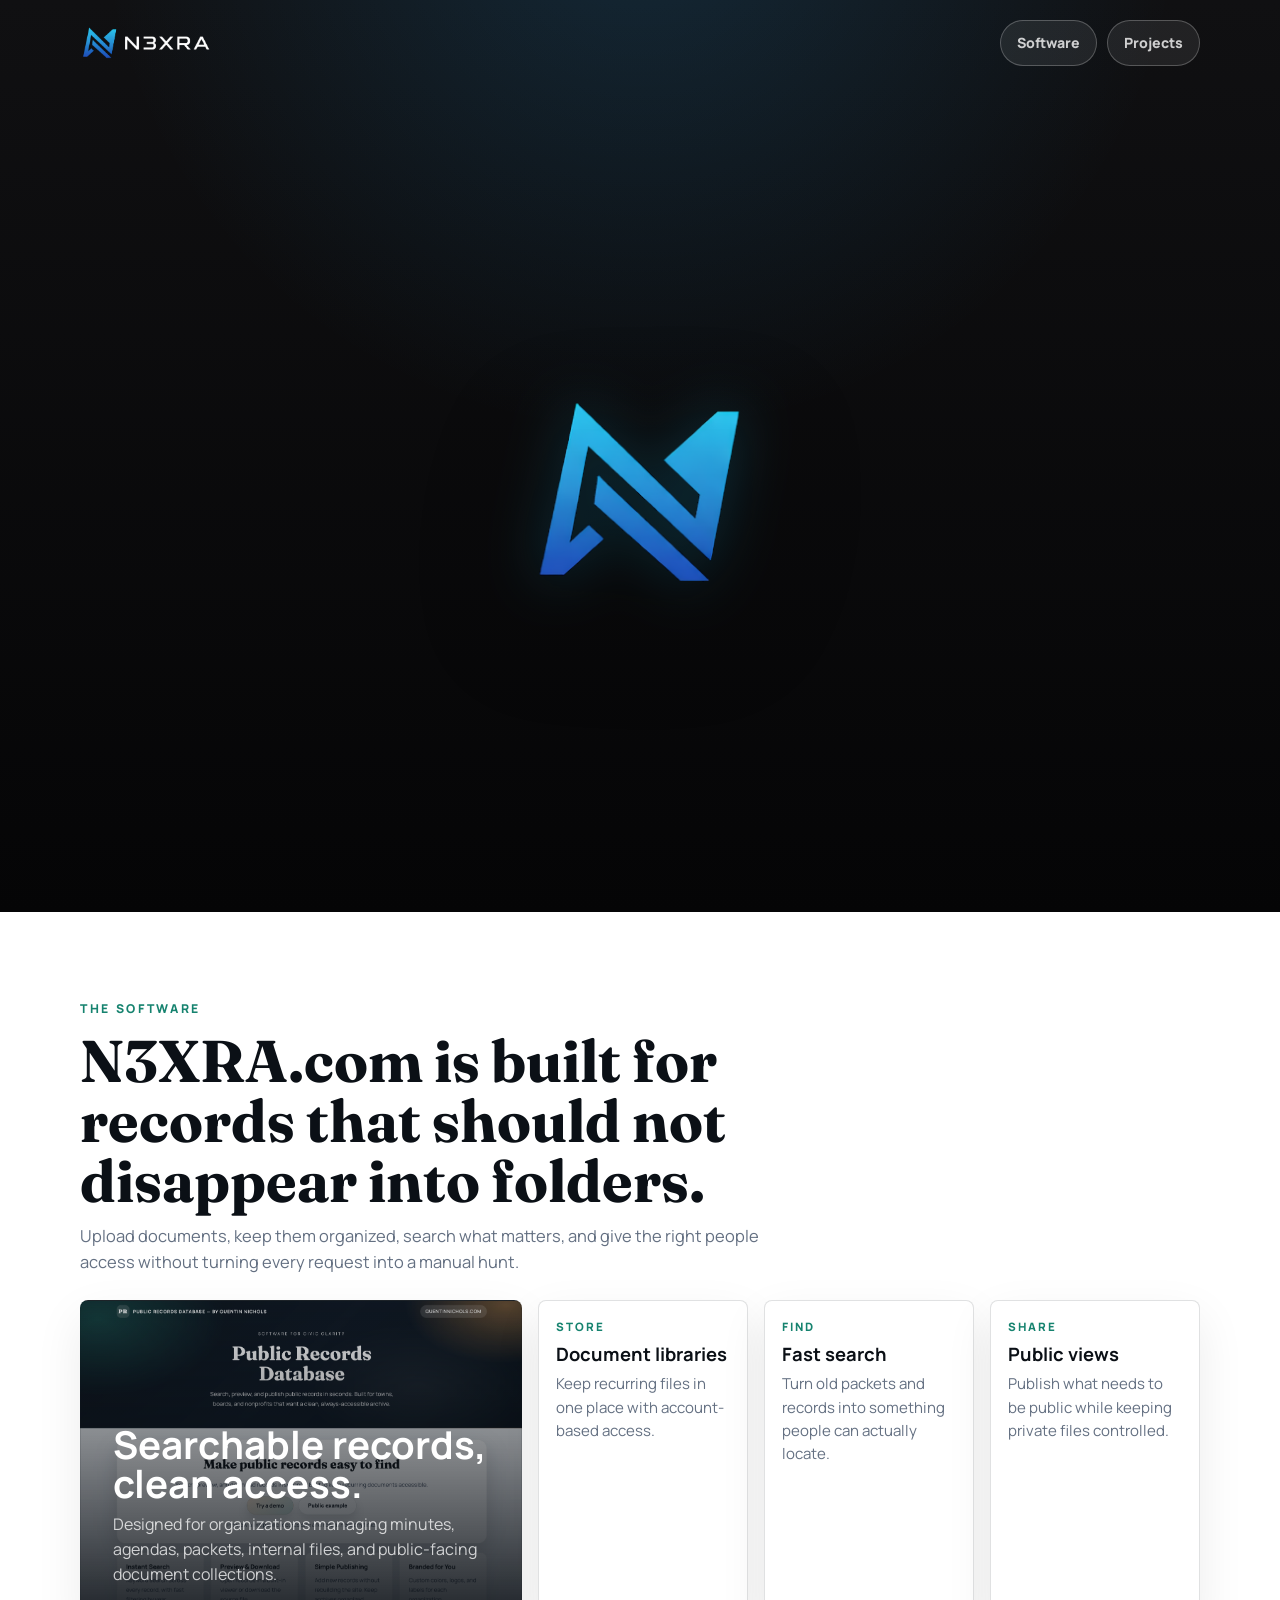
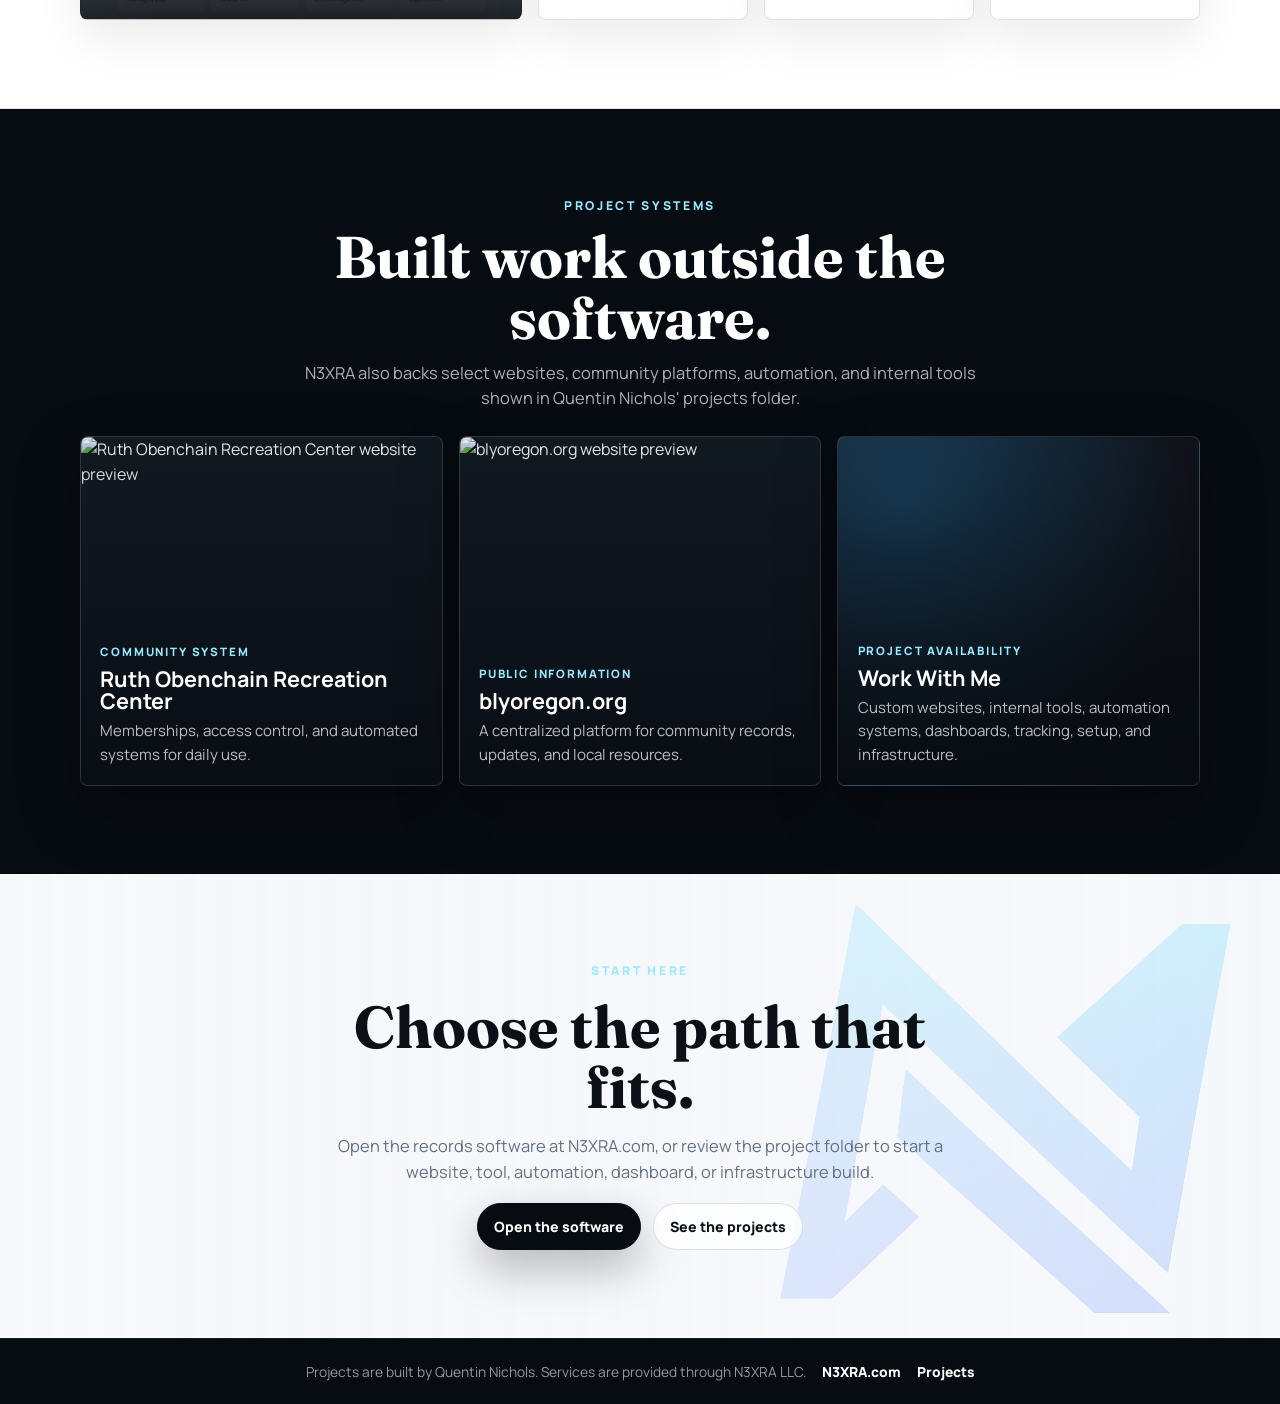
==== index.html @ 2f023b12 "Initial site import" ====
<!DOCTYPE html>
<html lang="en">
<head>
  <meta charset="UTF-8">
  <meta name="viewport" content="width=device-width, initial-scale=1.0">
  <title>N3XRA | Software, Projects, Systems</title>
  <meta name="description" content="N3XRA is the home for records software at N3XRA.com and selected project systems built by Quentin Nichols." />
  <meta name="robots" content="index, follow" />
  <link rel="canonical" href="https://n3xra.co/" />
  <meta property="og:type" content="website" />
  <meta property="og:title" content="N3XRA | Software, Projects, Systems" />
  <meta property="og:description" content="Records software, project systems, and selected digital infrastructure built under N3XRA." />
  <meta property="og:image" content="https://n3xra.co/assets/ogimage.png" />
  <meta property="og:url" content="https://n3xra.co/" />
  <meta name="twitter:card" content="summary_large_image" />
  <meta name="twitter:title" content="N3XRA | Software, Projects, Systems" />
  <meta name="twitter:description" content="Records software, project systems, and selected digital infrastructure built under N3XRA." />
  <meta name="twitter:image" content="https://n3xra.co/assets/ogimage.png" />
  <meta name="application-name" content="N3XRA" />
  <meta name="apple-mobile-web-app-title" content="N3XRA" />
  <meta name="theme-color" content="#070c12" />
  <meta name="msapplication-TileColor" content="#070c12" />
  <meta name="msapplication-TileImage" content="https://n3xra.co/assets/n3xra_logo_transparent_small.png" />
  <link rel="icon" type="image/png" sizes="284x284" href="./assets/n3xra_logo_transparent_small.png">
  <link rel="shortcut icon" type="image/png" href="./assets/n3xra_logo_transparent_small.png">
  <link rel="apple-touch-icon" href="./assets/n3xra_logo_transparent_small.png">
  <link rel="manifest" href="./site.webmanifest">
  <link rel="preconnect" href="https://fonts.googleapis.com">
  <link rel="preconnect" href="https://fonts.gstatic.com" crossorigin>
  <link href="https://fonts.googleapis.com/css2?family=Fraunces:opsz,wght@9..144,600;9..144,700&family=Manrope:wght@400;600;700;800&display=swap" rel="stylesheet">
  <style>
    :root {
      --ink: #0b1016;
      --muted: #647082;
      --paper: #f6f8fb;
      --line: rgba(16, 24, 36, 0.13);
      --cyan: #16b9ed;
      --green: #16836f;
      --gold: #e3a23a;
      --deep: #070c12;
      --radius: 8px;
      --shadow: 0 24px 70px rgba(7, 12, 18, 0.22);
    }

    * {
      box-sizing: border-box;
    }

    html {
      scroll-behavior: smooth;
    }

    body {
      margin: 0;
      font-family: "Manrope", Arial, sans-serif;
      color: var(--ink);
      background: var(--paper);
      line-height: 1.55;
    }

    a {
      color: inherit;
    }

    img {
      display: block;
      max-width: 100%;
    }

    .site-hero {
      min-height: 100svh;
      color: #fff;
      background:
        radial-gradient(circle at 50% -12%, rgba(40, 173, 255, 0.16), transparent 34rem),
        linear-gradient(180deg, #101012 0%, #050506 100%);
      display: grid;
      grid-template-rows: auto 1fr;
    }

    .nav,
    .hero-inner,
    .section-inner,
    .footer-inner {
      width: min(1120px, calc(100vw - 2rem));
      margin: 0 auto;
    }

    .nav {
      min-height: 86px;
      display: flex;
      align-items: center;
      justify-content: space-between;
      gap: 1rem;
      padding: 0.75rem 0;
    }

    .brand {
      display: inline-flex;
      align-items: center;
      justify-content: center;
      gap: 0.75rem;
      text-decoration: none;
      font-weight: 800;
      letter-spacing: 0.12em;
      text-transform: uppercase;
      line-height: 0;
    }

    .brand img {
      width: 132px;
      height: auto;
      object-fit: contain;
    }

    .nav-actions {
      display: flex;
      align-items: center;
      gap: 0.65rem;
      flex-wrap: wrap;
      justify-content: flex-end;
    }

    .nav-actions a,
    .button {
      min-height: 42px;
      display: inline-flex;
      align-items: center;
      justify-content: center;
      padding: 0.72rem 1rem;
      border-radius: 999px;
      text-decoration: none;
      font-size: 0.88rem;
      font-weight: 800;
      border: 1px solid rgba(255, 255, 255, 0.24);
    }

    .nav-actions a {
      color: rgba(255, 255, 255, 0.78);
      background: rgba(255, 255, 255, 0.08);
    }

    .nav-actions a:hover,
    .button:hover {
      transform: translateY(-1px);
    }

    .hero-inner {
      min-height: calc(100svh - 74px);
      padding: clamp(2.5rem, 7vw, 5.5rem) 0 clamp(3.5rem, 8vw, 6rem);
      display: grid;
      place-items: center;
      text-align: center;
    }

    .hero-copy {
      width: min(920px, 100%);
      display: grid;
      justify-items: center;
      gap: clamp(1.05rem, 2.6vw, 1.65rem);
    }

    .hero-mark {
      width: min(280px, 58vw);
      filter:
        drop-shadow(0 0 28px rgba(22, 185, 237, 0.22))
        drop-shadow(0 32px 60px rgba(0, 0, 0, 0.35));
    }

    .eyebrow {
      margin: 0;
      color: #98e9ff;
      font-size: 0.76rem;
      font-weight: 800;
      letter-spacing: 0.22em;
      text-transform: uppercase;
    }

    h1,
    h2,
    h3 {
      margin: 0;
      line-height: 1.02;
    }

    h1,
    h2 {
      font-family: "Fraunces", Georgia, serif;
      font-weight: 700;
      letter-spacing: 0;
    }

    h1 {
      max-width: 860px;
      font-size: clamp(2.85rem, 6.4vw, 5.7rem);
    }

    .hero-lede {
      max-width: 760px;
      margin: 0;
      color: rgba(255, 255, 255, 0.72);
      font-size: clamp(1.02rem, 2vw, 1.22rem);
      font-weight: 700;
    }

    .button-row {
      display: flex;
      flex-wrap: wrap;
      gap: 0.75rem;
      align-items: center;
      justify-content: center;
      margin-top: 0.2rem;
    }

    .button-primary {
      color: #081018;
      background: #ffffff;
      border-color: #ffffff;
      box-shadow: 0 18px 45px rgba(0, 0, 0, 0.28);
    }

    .button-ghost {
      color: #ffffff;
      background: rgba(255, 255, 255, 0.1);
      border-color: rgba(255, 255, 255, 0.28);
    }

    .microline {
      margin: 0;
      color: rgba(255, 255, 255, 0.56);
      font-size: 0.9rem;
    }

    main {
      display: grid;
    }

    .software-band {
      background: #ffffff;
      border-bottom: 1px solid var(--line);
    }

    .section {
      padding: clamp(3rem, 7vw, 5.5rem) 0;
    }

    .section-inner {
      display: grid;
      gap: 1.6rem;
    }

    .section-head {
      max-width: 780px;
      display: grid;
      gap: 0.75rem;
    }

    .section-head.center {
      text-align: center;
      justify-items: center;
      margin: 0 auto;
    }

    .section-head .eyebrow {
      color: var(--green);
    }

    h2 {
      font-size: clamp(2rem, 4.6vw, 4rem);
    }

    .section-copy {
      max-width: 68ch;
      margin: 0;
      color: var(--muted);
      font-size: 1.03rem;
    }

    .software-grid {
      display: grid;
      grid-template-columns: minmax(0, 0.8fr) minmax(0, 1.2fr);
      gap: 1rem;
      align-items: stretch;
    }

    .software-callout,
    .feature {
      border: 1px solid var(--line);
      border-radius: var(--radius);
      background: #fff;
      box-shadow: 0 18px 48px rgba(11, 16, 22, 0.08);
    }

    .software-callout {
      padding: clamp(1.4rem, 3vw, 2rem);
      display: grid;
      align-content: end;
      min-height: 320px;
      color: #fff;
      background:
        linear-gradient(180deg, rgba(7, 12, 18, 0.14), rgba(7, 12, 18, 0.9)),
        url("./assets/projects/recordsapppicture.png") center / cover no-repeat;
      overflow: hidden;
    }

    .software-callout h3 {
      font-size: clamp(1.6rem, 3vw, 2.5rem);
    }

    .software-callout p {
      margin: 0.55rem 0 0;
      max-width: 42ch;
      color: rgba(255, 255, 255, 0.76);
    }

    .feature-grid {
      display: grid;
      grid-template-columns: repeat(3, minmax(0, 1fr));
      gap: 1rem;
    }

    .feature {
      padding: 1.1rem;
      min-height: 180px;
      display: grid;
      align-content: start;
      gap: 0.55rem;
    }

    .feature span {
      width: fit-content;
      color: var(--green);
      font-size: 0.72rem;
      font-weight: 800;
      letter-spacing: 0.16em;
      text-transform: uppercase;
    }

    .feature h3 {
      font-size: 1.15rem;
    }

    .feature p {
      margin: 0;
      color: var(--muted);
      font-size: 0.94rem;
    }

    .projects-band {
      color: #ffffff;
      background: var(--deep);
    }

    .projects-band .section-copy {
      color: rgba(255, 255, 255, 0.68);
    }

    .projects-band .section-head .eyebrow {
      color: #98e9ff;
    }

    .project-strip {
      display: grid;
      grid-template-columns: repeat(3, minmax(0, 1fr));
      gap: 1rem;
    }

    .project {
      position: relative;
      min-height: 350px;
      display: flex;
      align-items: flex-end;
      overflow: hidden;
      border-radius: var(--radius);
      border: 1px solid rgba(255, 255, 255, 0.12);
      background: #121a22;
      text-decoration: none;
      box-shadow: 0 24px 64px rgba(0, 0, 0, 0.28);
    }

    .project.availability {
      background:
        radial-gradient(circle at 18% 18%, rgba(40, 173, 255, 0.28), transparent 18rem),
        linear-gradient(145deg, #151821 0%, #0a0d12 100%);
    }

    .project img {
      position: absolute;
      inset: 0;
      width: 100%;
      height: 100%;
      object-fit: cover;
      transition: transform 420ms ease;
    }

    .project::after {
      content: "";
      position: absolute;
      inset: 0;
      background: linear-gradient(180deg, rgba(7, 12, 18, 0.08), rgba(7, 12, 18, 0.86));
    }

    .project:hover img {
      transform: scale(1.04);
    }

    .project.availability:hover {
      border-color: rgba(152, 233, 255, 0.4);
    }

    .project-body {
      position: relative;
      z-index: 1;
      padding: 1.2rem;
      display: grid;
      gap: 0.45rem;
    }

    .project-body span {
      color: #98e9ff;
      font-size: 0.72rem;
      font-weight: 800;
      letter-spacing: 0.16em;
      text-transform: uppercase;
    }

    .project-body h3 {
      font-size: 1.35rem;
    }

    .project-body p {
      margin: 0;
      color: rgba(255, 255, 255, 0.72);
      font-size: 0.94rem;
    }

    .closing {
      background:
        linear-gradient(90deg, rgba(246, 248, 251, 0.96), rgba(246, 248, 251, 0.82)),
        url("./assets/MAINLOGO.png") right center / min(560px, 65vw) no-repeat;
    }

    .closing-panel {
      max-width: 660px;
      display: grid;
      gap: 1rem;
      margin: 0 auto;
      justify-items: center;
      text-align: center;
    }

    .closing .button-primary {
      color: #ffffff;
      background: var(--deep);
      border-color: var(--deep);
    }

    .closing .button-ghost {
      color: var(--ink);
      background: rgba(255, 255, 255, 0.78);
      border-color: var(--line);
    }

    .site-footer {
      padding: 1.35rem 0;
      color: rgba(255, 255, 255, 0.58);
      background: #070c12;
      border-top: 1px solid rgba(255, 255, 255, 0.08);
    }

    .footer-inner {
      display: flex;
      align-items: center;
      justify-content: center;
      gap: 1rem;
      flex-wrap: wrap;
      font-size: 0.86rem;
      text-align: center;
    }

    .footer-inner p {
      margin: 0;
    }

    .footer-links {
      display: flex;
      gap: 1rem;
      flex-wrap: wrap;
      justify-content: center;
    }

    .footer-links a {
      color: #ffffff;
      text-decoration: none;
      font-weight: 800;
    }

    @media (max-width: 900px) {
      .software-grid,
      .feature-grid,
      .project-strip {
        grid-template-columns: 1fr;
      }

      .project {
        min-height: 300px;
      }
    }

    @media (max-width: 680px) {
      .nav {
        min-height: auto;
        padding: 1rem 0;
        align-items: center;
      }

      .brand span {
        max-width: 9ch;
        line-height: 1.1;
      }

      .nav-actions {
        gap: 0.45rem;
      }

      .nav-actions a {
        min-height: 38px;
        padding: 0.54rem 0.72rem;
        font-size: 0.78rem;
      }

      h1 {
        font-size: clamp(2.6rem, 14vw, 4.2rem);
      }

      .button-row,
      .button {
        width: 100%;
      }

      .closing {
        background:
          linear-gradient(180deg, rgba(246, 248, 251, 0.96), rgba(246, 248, 251, 0.9)),
          url("./assets/MAINLOGO.png") center center / 92vw no-repeat;
        padding: 3.25rem 0;
      }

      .closing .section-inner {
        display: grid;
        place-items: center;
      }

      .footer-inner {
        flex-direction: column;
      }
    }
  </style>
</head>
<body>
  <header class="site-hero">
    <nav class="nav" aria-label="Primary">
      <a class="brand" href="https://n3xra.co/">
        <img src="./assets/n3xra_logo_transparent.png" alt="N3XRA">
      </a>
      <div class="nav-actions">
        <a href="https://n3xra.com/">Software</a>
        <a href="https://quentinnichols.com/projects/">Projects</a>
      </div>
    </nav>

    <section class="hero-inner" aria-label="N3XRA">
      <div class="hero-copy">
        <img class="hero-mark" src="./assets/n3xra_logo_transparent_small.png" alt="N3XRA">
      </div>
    </section>
  </header>

  <main>
    <section class="section software-band" aria-labelledby="software-title">
      <div class="section-inner">
        <div class="section-head">
          <p class="eyebrow">The software</p>
          <h2 id="software-title">N3XRA.com is built for records that should not disappear into folders.</h2>
          <p class="section-copy">
            Upload documents, keep them organized, search what matters, and give the right people access without turning every request into a manual hunt.
          </p>
        </div>

        <div class="software-grid">
          <article class="software-callout">
            <div>
              <h3>Searchable records, clean access.</h3>
              <p>Designed for organizations managing minutes, agendas, packets, internal files, and public-facing document collections.</p>
            </div>
          </article>

          <div class="feature-grid">
            <article class="feature">
              <span>Store</span>
              <h3>Document libraries</h3>
              <p>Keep recurring files in one place with account-based access.</p>
            </article>
            <article class="feature">
              <span>Find</span>
              <h3>Fast search</h3>
              <p>Turn old packets and records into something people can actually locate.</p>
            </article>
            <article class="feature">
              <span>Share</span>
              <h3>Public views</h3>
              <p>Publish what needs to be public while keeping private files controlled.</p>
            </article>
          </div>
        </div>
      </div>
    </section>

    <section class="section projects-band" aria-labelledby="projects-title">
      <div class="section-inner">
        <div class="section-head center">
          <p class="eyebrow">Project systems</p>
          <h2 id="projects-title">Built work outside the software.</h2>
          <p class="section-copy">
            N3XRA also backs select websites, community platforms, automation, and internal tools shown in Quentin Nichols' projects folder.
          </p>
        </div>

        <div class="project-strip">
          <a class="project" href="https://ruthobenchainrc.com">
            <img src="./assets/projects/RORCimage.png" alt="Ruth Obenchain Recreation Center website preview" loading="lazy" decoding="async">
            <div class="project-body">
              <span>Community system</span>
              <h3>Ruth Obenchain Recreation Center</h3>
              <p>Memberships, access control, and automated systems for daily use.</p>
            </div>
          </a>

          <a class="project" href="https://www.blyoregon.org">
            <img src="./assets/projects/blyoregon.org.png" alt="blyoregon.org website preview" loading="lazy" decoding="async">
            <div class="project-body">
              <span>Public information</span>
              <h3>blyoregon.org</h3>
              <p>A centralized platform for community records, updates, and local resources.</p>
            </div>
          </a>

          <a class="project availability" href="https://quentinnichols.com/projects/">
            <div class="project-body">
              <span>Project availability</span>
              <h3>Work With Me</h3>
              <p>Custom websites, internal tools, automation systems, dashboards, tracking, setup, and infrastructure.</p>
            </div>
          </a>
        </div>
      </div>
    </section>

    <section class="section closing" aria-labelledby="closing-title">
      <div class="section-inner">
        <div class="closing-panel">
          <p class="eyebrow">Start here</p>
          <h2 id="closing-title">Choose the path that fits.</h2>
          <p class="section-copy">
            Open the records software at N3XRA.com, or review the project folder to start a website, tool, automation, dashboard, or infrastructure build.
          </p>
          <div class="button-row">
            <a class="button button-primary" href="https://n3xra.com/">Open the software</a>
            <a class="button button-ghost" href="https://quentinnichols.com/projects/">See the projects</a>
          </div>
        </div>
      </div>
    </section>
  </main>

  <footer class="site-footer">
    <div class="footer-inner">
      <p>Projects are built by Quentin Nichols. Services are provided through N3XRA LLC.</p>
      <div class="footer-links">
        <a href="https://n3xra.com/">N3XRA.com</a>
        <a href="https://quentinnichols.com/projects/">Projects</a>
      </div>
    </div>
  </footer>
</body>
</html>
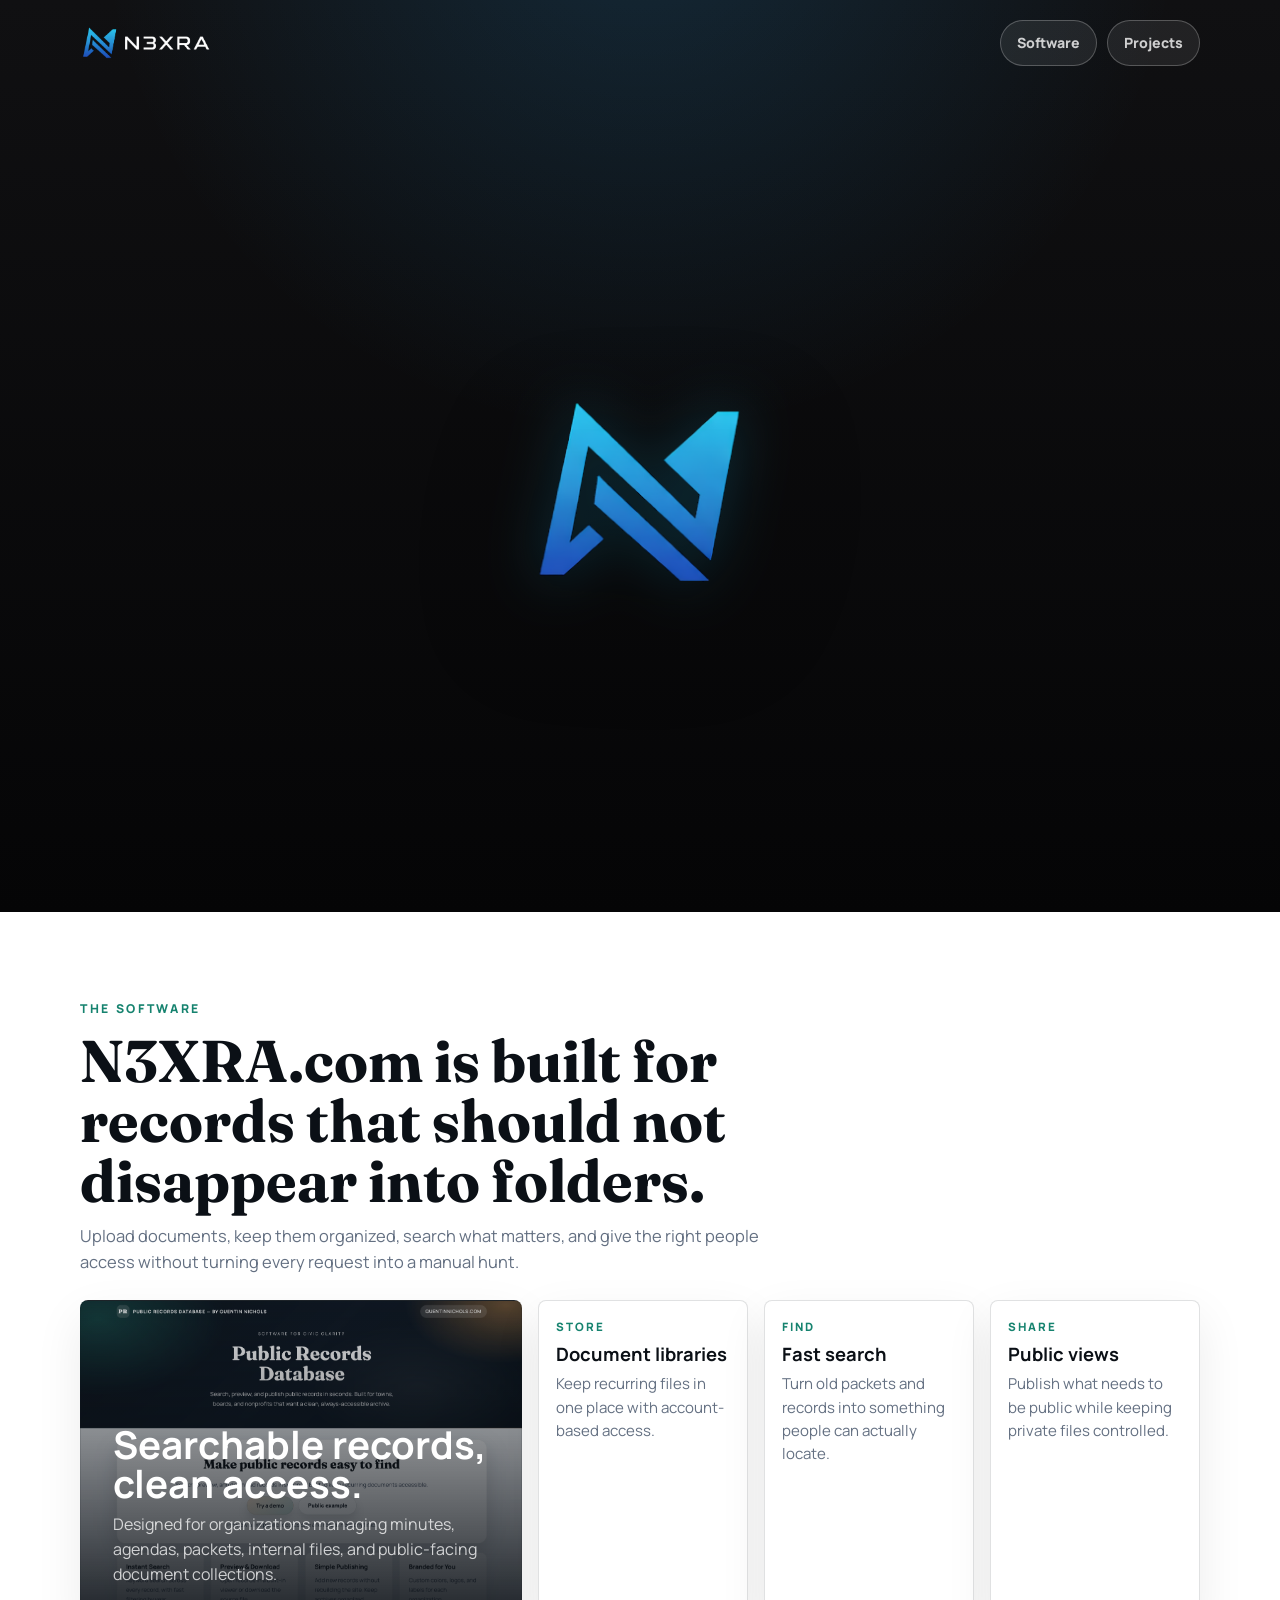
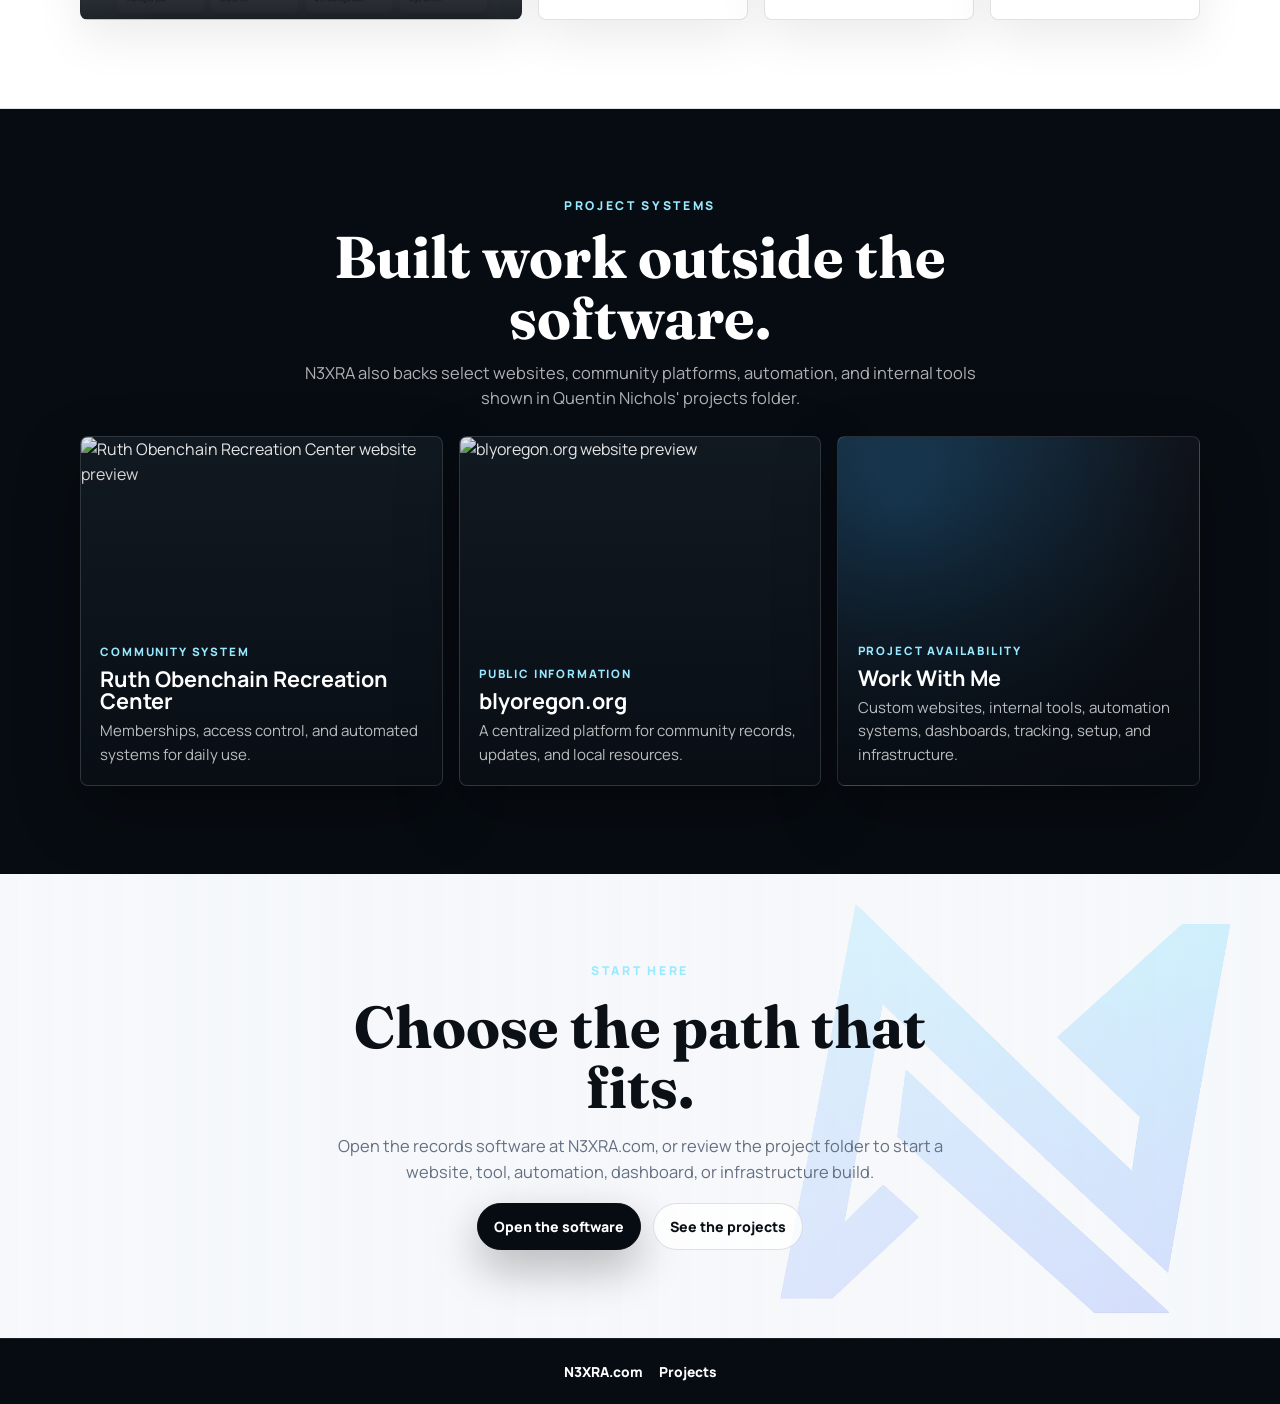
==== commit 0931f89d: "Remove Quentin/N3XRA LLC footer line" ====
--- a/index.html
+++ b/index.html
@@ -673,7 +673,6 @@
 
   <footer class="site-footer">
     <div class="footer-inner">
-      <p>Projects are built by Quentin Nichols. Services are provided through N3XRA LLC.</p>
       <div class="footer-links">
         <a href="https://n3xra.com/">N3XRA.com</a>
         <a href="https://quentinnichols.com/projects/">Projects</a>
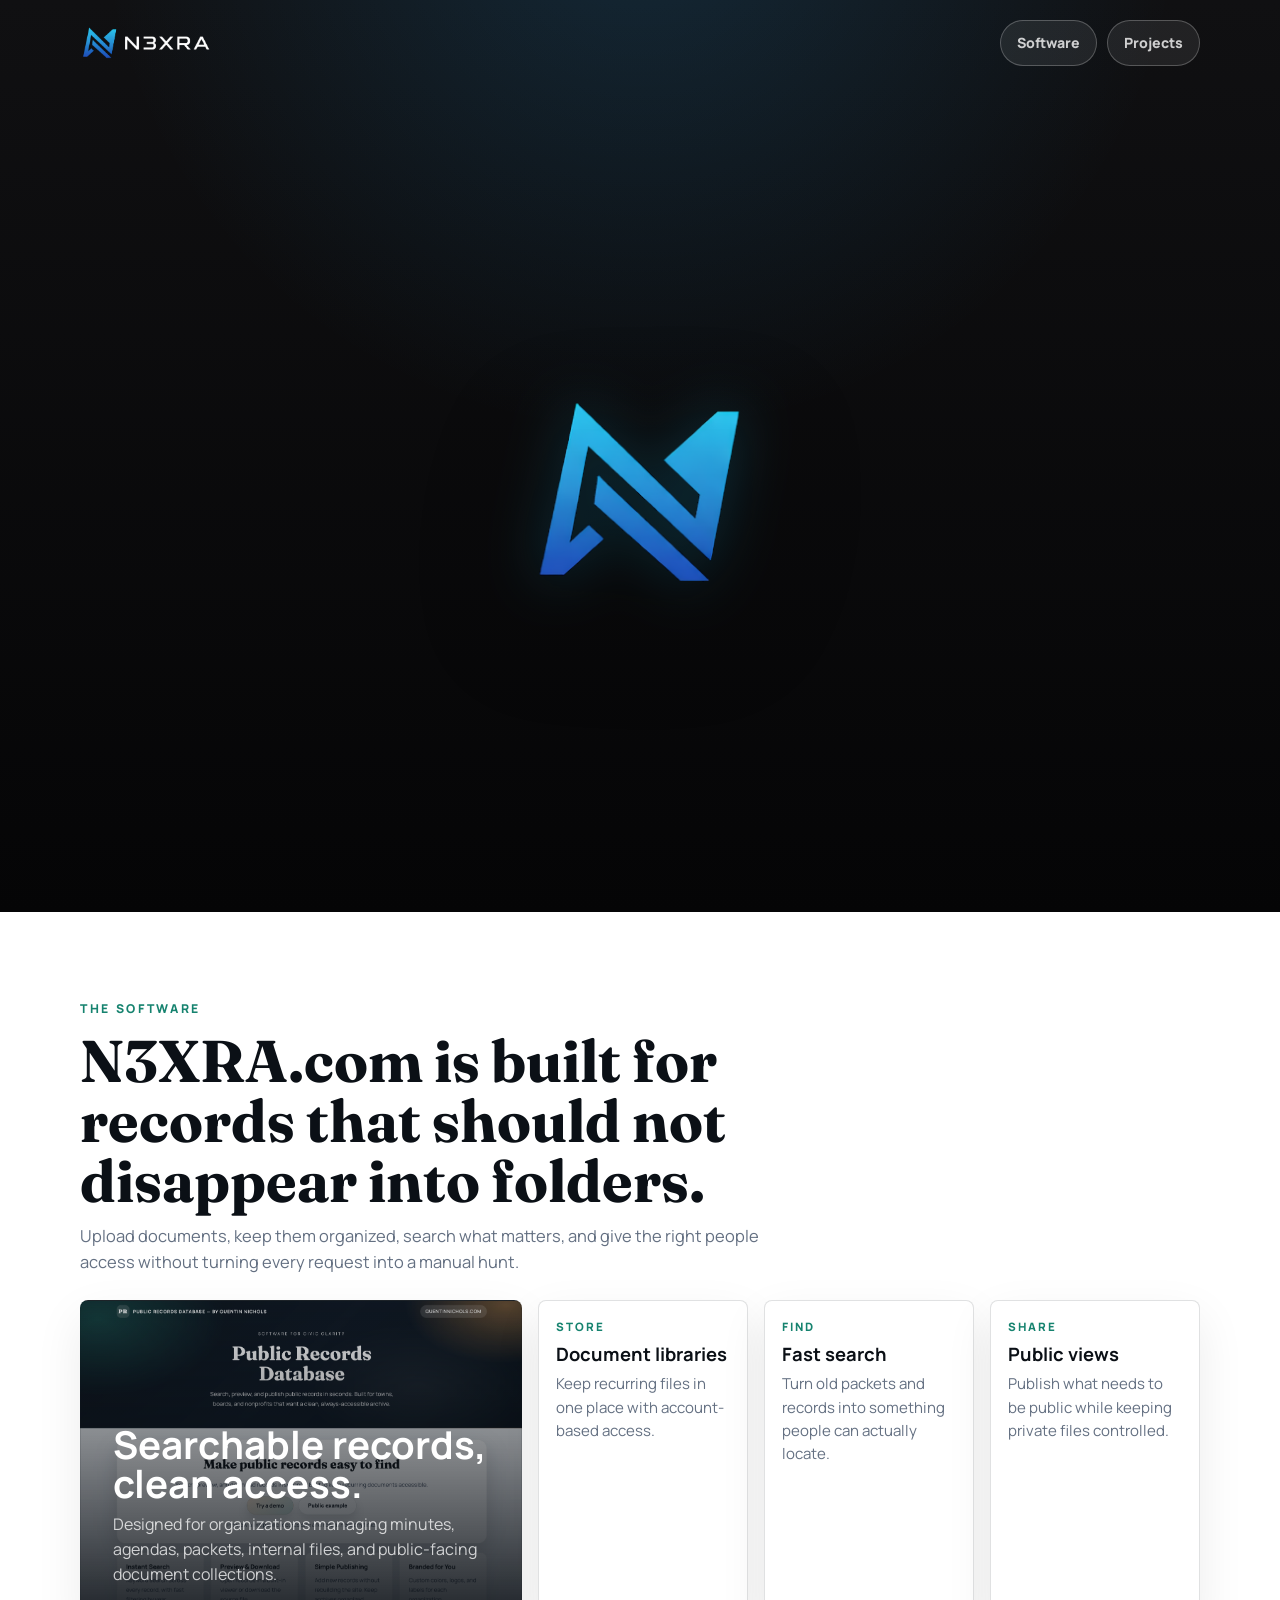
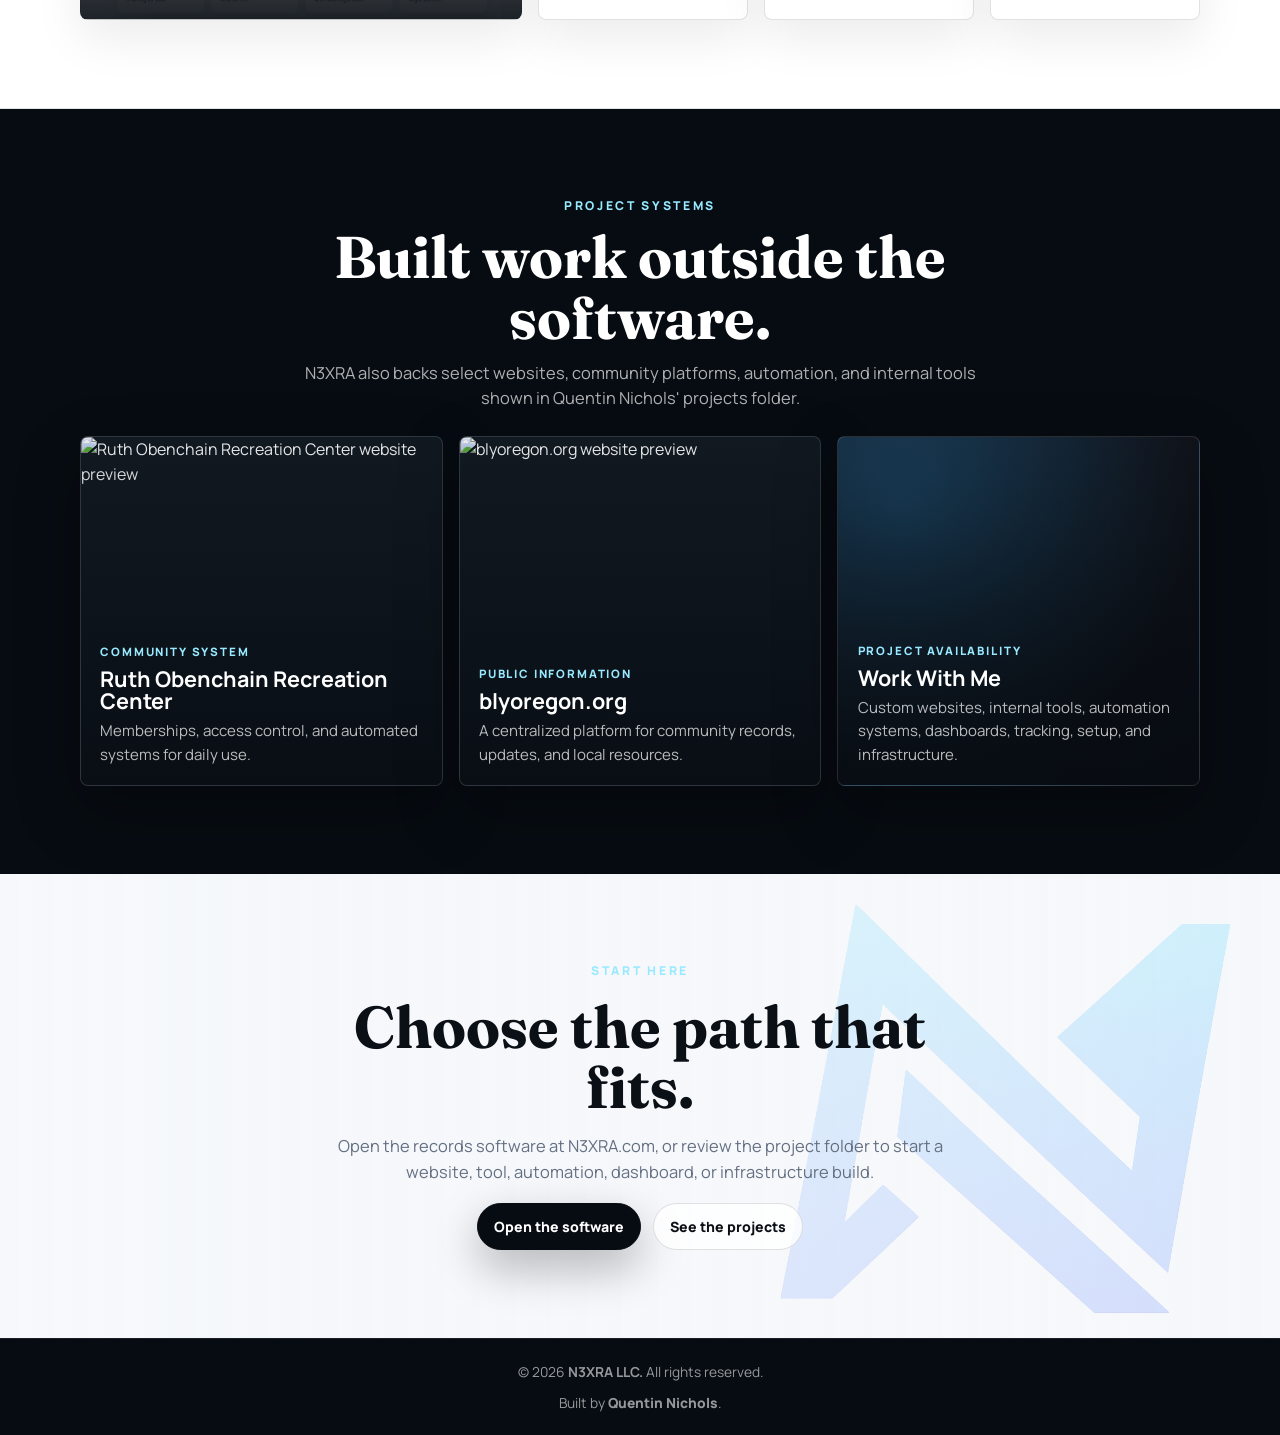
==== commit 23bd60cb: "Update footer branding and link styling" ====
--- a/index.html
+++ b/index.html
@@ -468,11 +468,9 @@
     }
 
     .footer-inner {
-      display: flex;
-      align-items: center;
-      justify-content: center;
-      gap: 1rem;
-      flex-wrap: wrap;
+      display: grid;
+      gap: 0.6rem;
+      justify-items: center;
       font-size: 0.86rem;
       text-align: center;
     }
@@ -481,15 +479,8 @@
       margin: 0;
     }
 
-    .footer-links {
-      display: flex;
-      gap: 1rem;
-      flex-wrap: wrap;
-      justify-content: center;
-    }
-
-    .footer-links a {
-      color: #ffffff;
+    .footer-inner a {
+      color: inherit;
       text-decoration: none;
       font-weight: 800;
     }
@@ -673,10 +664,8 @@
 
   <footer class="site-footer">
     <div class="footer-inner">
-      <div class="footer-links">
-        <a href="https://n3xra.com/">N3XRA.com</a>
-        <a href="https://quentinnichols.com/projects/">Projects</a>
-      </div>
+      <p>&copy; 2026 <strong>N3XRA LLC.</strong> All rights reserved.</p>
+      <p>Built by <a href="https://quentinnichols.com/">Quentin Nichols</a>.</p>
     </div>
   </footer>
 </body>
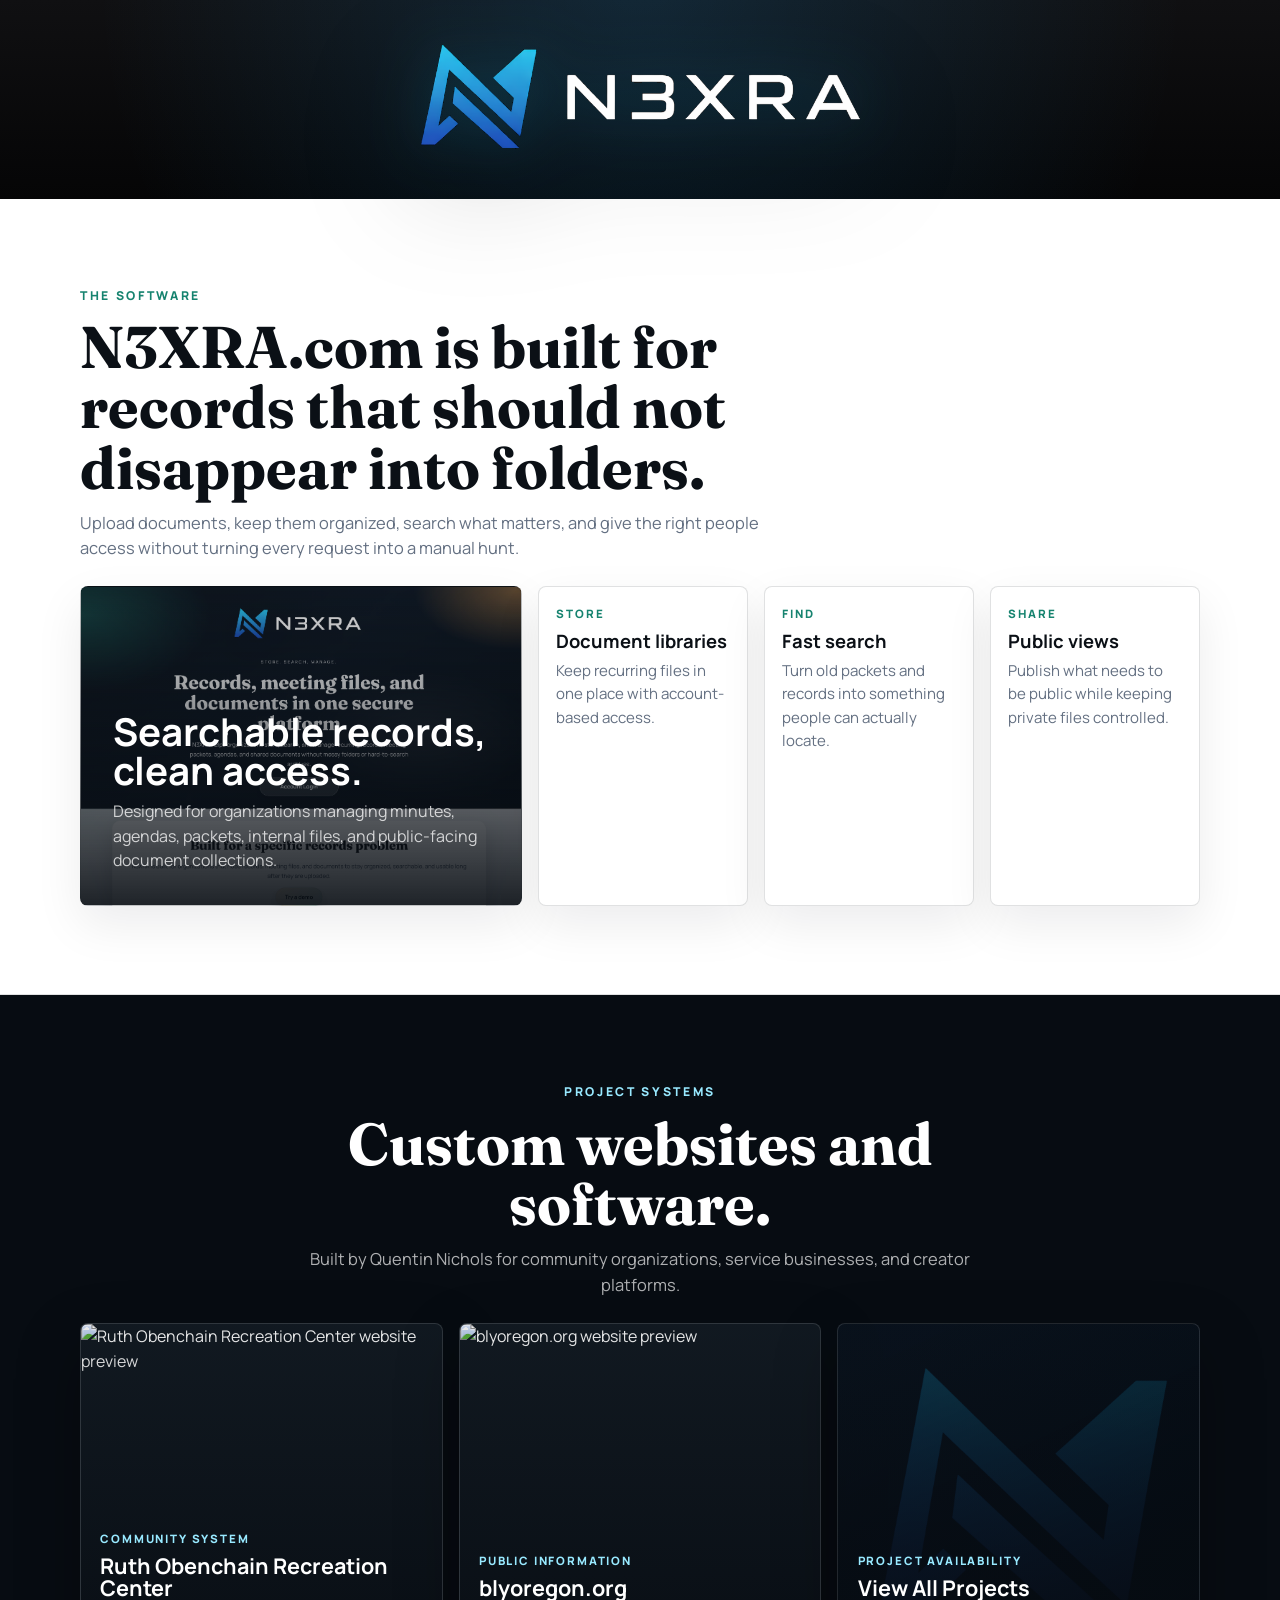
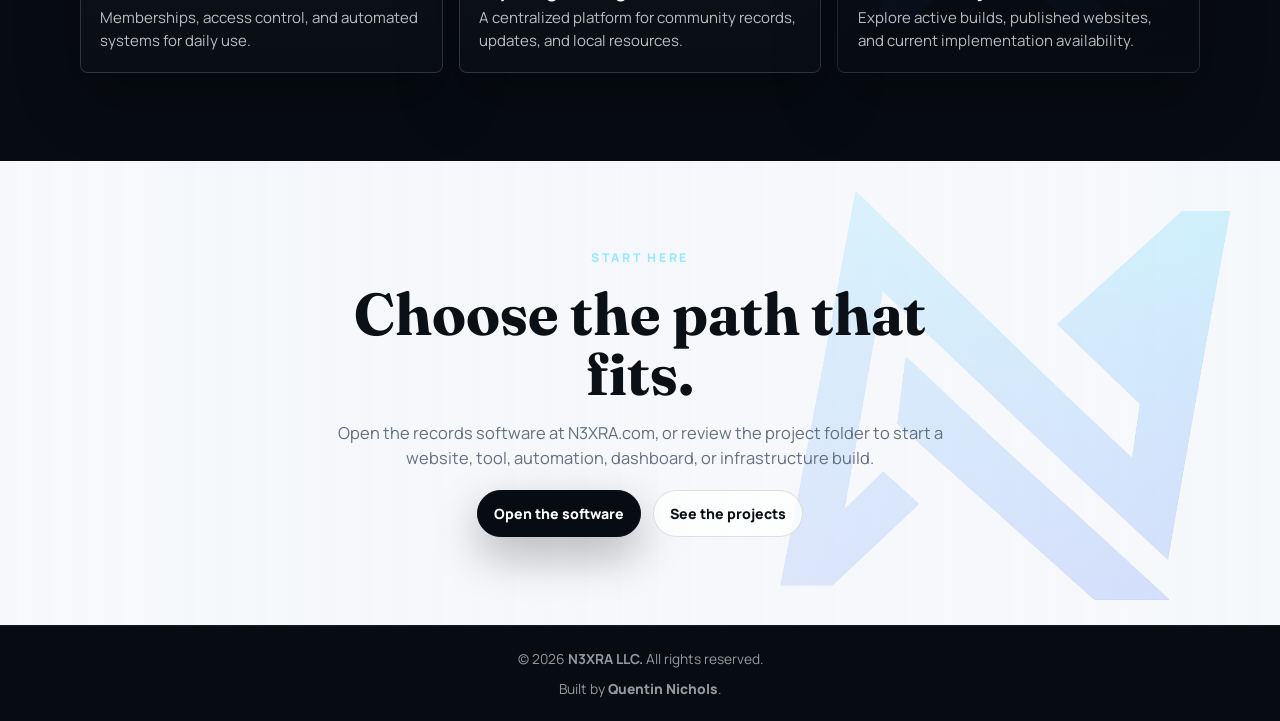
==== commit 24304fca: "Reorganize projects structure and update homepage/projects content" ====
--- a/index.html
+++ b/index.html
@@ -68,16 +68,12 @@
     }
 
     .site-hero {
-      min-height: 100svh;
       color: #fff;
       background:
         radial-gradient(circle at 50% -12%, rgba(40, 173, 255, 0.16), transparent 34rem),
         linear-gradient(180deg, #101012 0%, #050506 100%);
-      display: grid;
-      grid-template-rows: auto 1fr;
-    }
-
-    .nav,
+    }
+
     .hero-inner,
     .section-inner,
     .footer-inner {
@@ -85,42 +81,6 @@
       margin: 0 auto;
     }
 
-    .nav {
-      min-height: 86px;
-      display: flex;
-      align-items: center;
-      justify-content: space-between;
-      gap: 1rem;
-      padding: 0.75rem 0;
-    }
-
-    .brand {
-      display: inline-flex;
-      align-items: center;
-      justify-content: center;
-      gap: 0.75rem;
-      text-decoration: none;
-      font-weight: 800;
-      letter-spacing: 0.12em;
-      text-transform: uppercase;
-      line-height: 0;
-    }
-
-    .brand img {
-      width: 132px;
-      height: auto;
-      object-fit: contain;
-    }
-
-    .nav-actions {
-      display: flex;
-      align-items: center;
-      gap: 0.65rem;
-      flex-wrap: wrap;
-      justify-content: flex-end;
-    }
-
-    .nav-actions a,
     .button {
       min-height: 42px;
       display: inline-flex;
@@ -134,19 +94,12 @@
       border: 1px solid rgba(255, 255, 255, 0.24);
     }
 
-    .nav-actions a {
-      color: rgba(255, 255, 255, 0.78);
-      background: rgba(255, 255, 255, 0.08);
-    }
-
-    .nav-actions a:hover,
     .button:hover {
       transform: translateY(-1px);
     }
 
     .hero-inner {
-      min-height: calc(100svh - 74px);
-      padding: clamp(2.5rem, 7vw, 5.5rem) 0 clamp(3.5rem, 8vw, 6rem);
+      padding: clamp(1.2rem, 3vw, 2.2rem) 0 clamp(1.4rem, 3.5vw, 2.5rem);
       display: grid;
       place-items: center;
       text-align: center;
@@ -160,7 +113,7 @@
     }
 
     .hero-mark {
-      width: min(280px, 58vw);
+      width: min(460px, 78vw);
       filter:
         drop-shadow(0 0 28px rgba(22, 185, 237, 0.22))
         drop-shadow(0 32px 60px rgba(0, 0, 0, 0.35));
@@ -298,7 +251,7 @@
       color: #fff;
       background:
         linear-gradient(180deg, rgba(7, 12, 18, 0.14), rgba(7, 12, 18, 0.9)),
-        url("./assets/projects/recordsapppicture.png") center / cover no-repeat;
+        url("./projects/assets/recordsapppicture.png") center / cover no-repeat;
       overflow: hidden;
     }
 
@@ -379,8 +332,8 @@
 
     .project.availability {
       background:
-        radial-gradient(circle at 18% 18%, rgba(40, 173, 255, 0.28), transparent 18rem),
-        linear-gradient(145deg, #151821 0%, #0a0d12 100%);
+        linear-gradient(155deg, rgba(10, 20, 32, 0.78) 10%, rgba(2, 8, 14, 0.95) 100%),
+        url("./assets/MAINLOGO.png") center center / cover no-repeat;
     }
 
     .project img {
@@ -487,9 +440,12 @@
 
     @media (max-width: 900px) {
       .software-grid,
-      .feature-grid,
+      .feature-grid {
+        grid-template-columns: 1fr;
+      }
+
       .project-strip {
-        grid-template-columns: 1fr;
+        grid-template-columns: repeat(2, minmax(0, 1fr));
       }
 
       .project {
@@ -498,27 +454,6 @@
     }
 
     @media (max-width: 680px) {
-      .nav {
-        min-height: auto;
-        padding: 1rem 0;
-        align-items: center;
-      }
-
-      .brand span {
-        max-width: 9ch;
-        line-height: 1.1;
-      }
-
-      .nav-actions {
-        gap: 0.45rem;
-      }
-
-      .nav-actions a {
-        min-height: 38px;
-        padding: 0.54rem 0.72rem;
-        font-size: 0.78rem;
-      }
-
       h1 {
         font-size: clamp(2.6rem, 14vw, 4.2rem);
       }
@@ -548,19 +483,9 @@
 </head>
 <body>
   <header class="site-hero">
-    <nav class="nav" aria-label="Primary">
-      <a class="brand" href="https://n3xra.co/">
-        <img src="./assets/n3xra_logo_transparent.png" alt="N3XRA">
-      </a>
-      <div class="nav-actions">
-        <a href="https://n3xra.com/">Software</a>
-        <a href="https://quentinnichols.com/projects/">Projects</a>
-      </div>
-    </nav>
-
     <section class="hero-inner" aria-label="N3XRA">
       <div class="hero-copy">
-        <img class="hero-mark" src="./assets/n3xra_logo_transparent_small.png" alt="N3XRA">
+        <img class="hero-mark" src="./assets/n3xra_logo_transparent.png" alt="N3XRA">
       </div>
     </section>
   </header>
@@ -609,15 +534,15 @@
       <div class="section-inner">
         <div class="section-head center">
           <p class="eyebrow">Project systems</p>
-          <h2 id="projects-title">Built work outside the software.</h2>
+          <h2 id="projects-title">Custom websites and software.</h2>
           <p class="section-copy">
-            N3XRA also backs select websites, community platforms, automation, and internal tools shown in Quentin Nichols' projects folder.
+            Built by Quentin Nichols for community organizations, service businesses, and creator platforms.
           </p>
         </div>
 
         <div class="project-strip">
           <a class="project" href="https://ruthobenchainrc.com">
-            <img src="./assets/projects/RORCimage.png" alt="Ruth Obenchain Recreation Center website preview" loading="lazy" decoding="async">
+            <img src="./projects/assets/RORCimage.png" alt="Ruth Obenchain Recreation Center website preview" loading="lazy" decoding="async">
             <div class="project-body">
               <span>Community system</span>
               <h3>Ruth Obenchain Recreation Center</h3>
@@ -626,7 +551,7 @@
           </a>
 
           <a class="project" href="https://www.blyoregon.org">
-            <img src="./assets/projects/blyoregon.org.png" alt="blyoregon.org website preview" loading="lazy" decoding="async">
+            <img src="./projects/assets/blyoregon.org.png" alt="blyoregon.org website preview" loading="lazy" decoding="async">
             <div class="project-body">
               <span>Public information</span>
               <h3>blyoregon.org</h3>
@@ -634,11 +559,11 @@
             </div>
           </a>
 
-          <a class="project availability" href="https://quentinnichols.com/projects/">
+          <a class="project availability" href="/projects/">
             <div class="project-body">
               <span>Project availability</span>
-              <h3>Work With Me</h3>
-              <p>Custom websites, internal tools, automation systems, dashboards, tracking, setup, and infrastructure.</p>
+              <h3>View All Projects</h3>
+              <p>Explore active builds, published websites, and current implementation availability.</p>
             </div>
           </a>
         </div>
@@ -655,7 +580,7 @@
           </p>
           <div class="button-row">
             <a class="button button-primary" href="https://n3xra.com/">Open the software</a>
-            <a class="button button-ghost" href="https://quentinnichols.com/projects/">See the projects</a>
+            <a class="button button-ghost" href="/projects/">See the projects</a>
           </div>
         </div>
       </div>
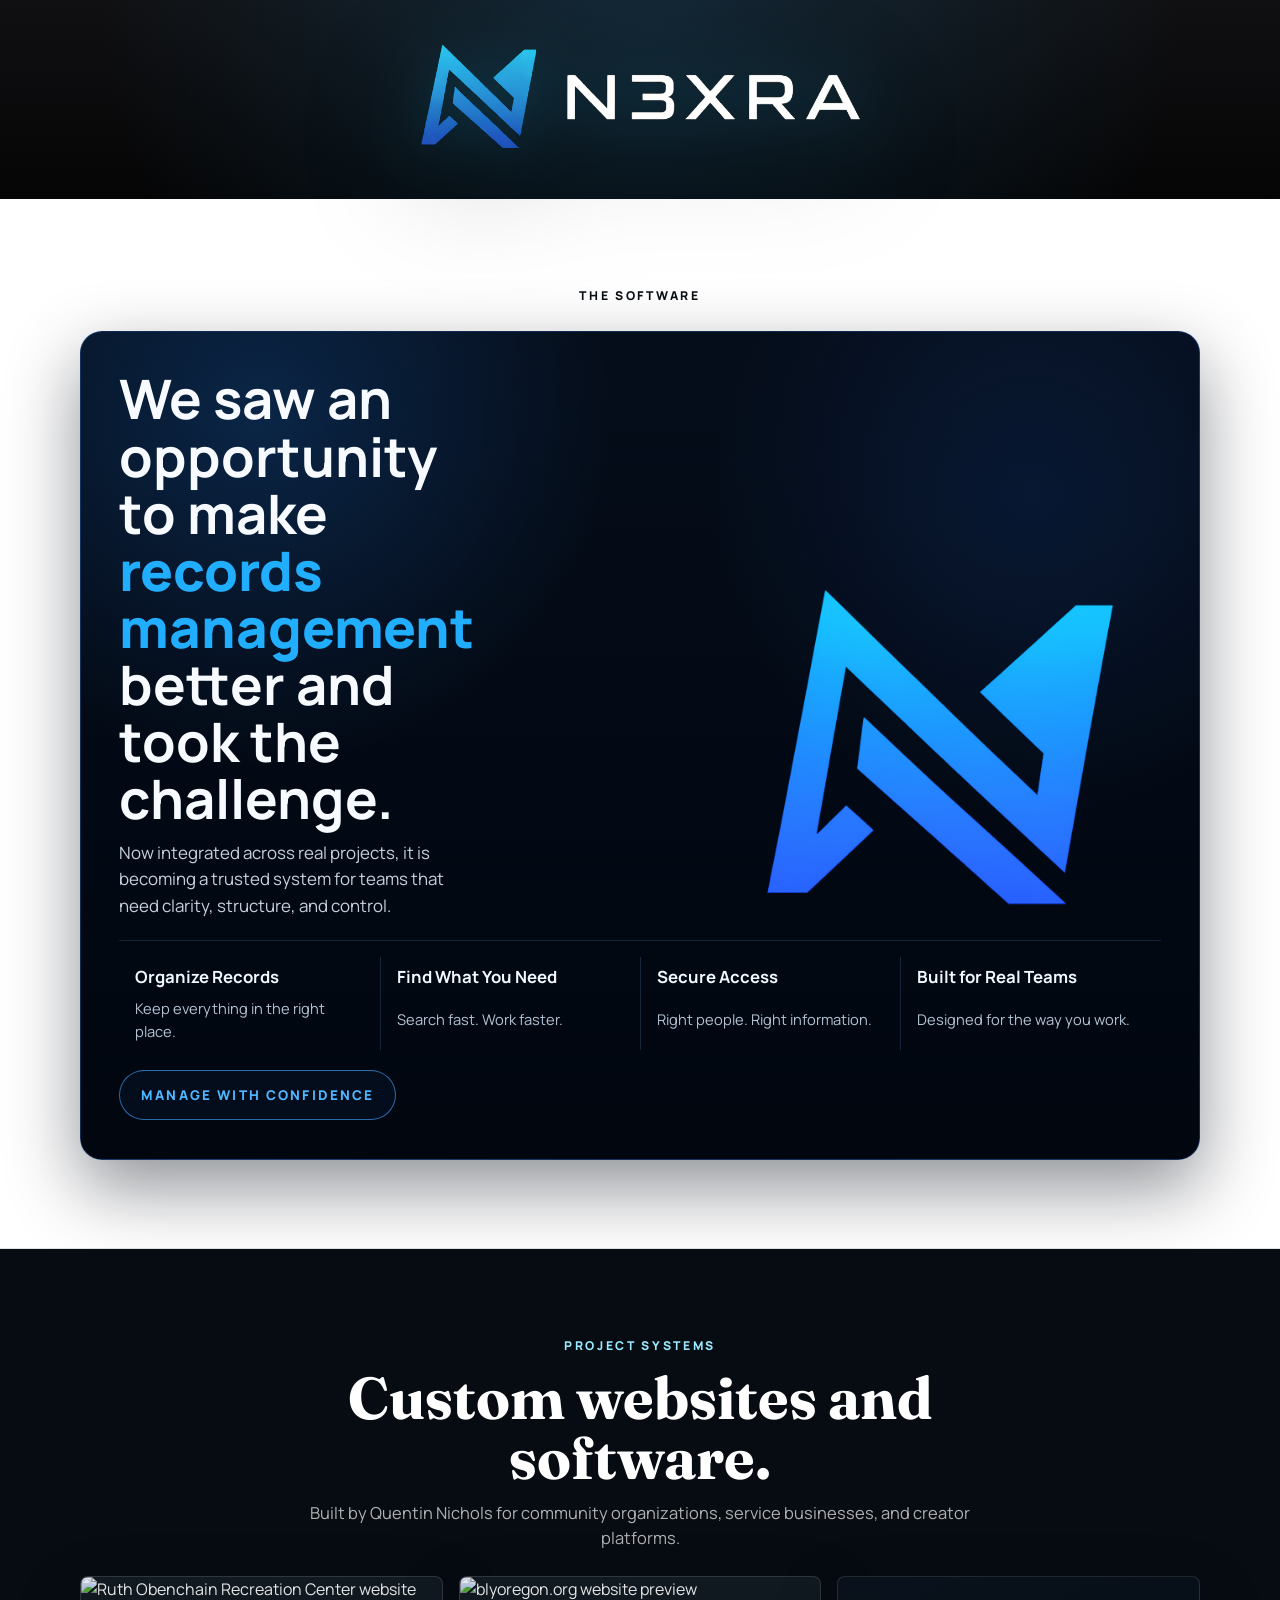
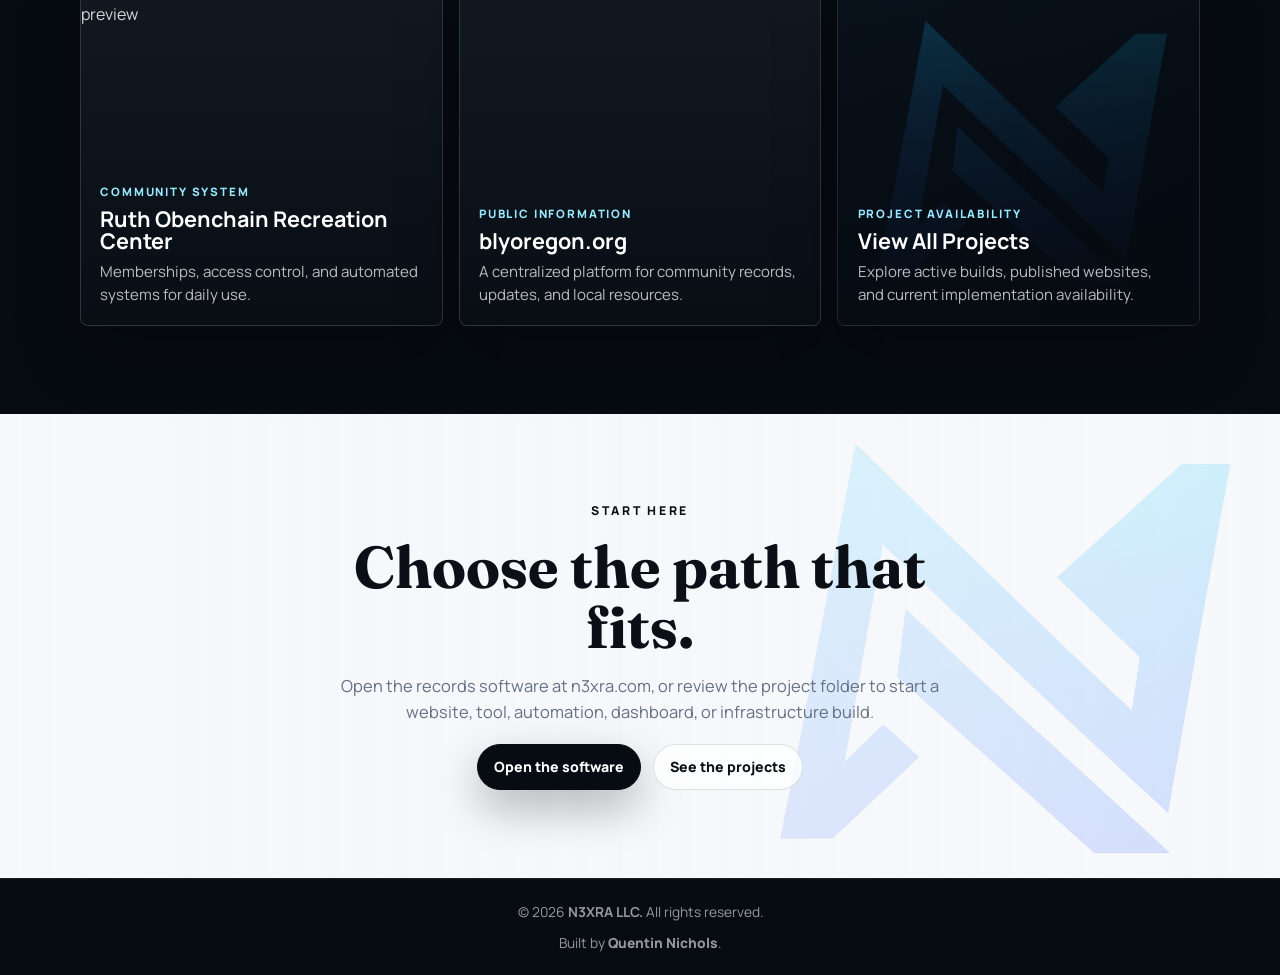
==== commit e6275f6c: "Refine homepage software section and projects layout polish" ====
--- a/index.html
+++ b/index.html
@@ -4,7 +4,7 @@
   <meta charset="UTF-8">
   <meta name="viewport" content="width=device-width, initial-scale=1.0">
   <title>N3XRA | Software, Projects, Systems</title>
-  <meta name="description" content="N3XRA is the home for records software at N3XRA.com and selected project systems built by Quentin Nichols." />
+  <meta name="description" content="N3XRA is the home for records software at n3xra.com and selected project systems built by Quentin Nichols." />
   <meta name="robots" content="index, follow" />
   <link rel="canonical" href="https://n3xra.co/" />
   <meta property="og:type" content="website" />
@@ -56,6 +56,9 @@
       color: var(--ink);
       background: var(--paper);
       line-height: 1.55;
+      min-height: 100svh;
+      display: flex;
+      flex-direction: column;
     }
 
     a {
@@ -185,6 +188,7 @@
 
     main {
       display: grid;
+      flex: 1;
     }
 
     .software-band {
@@ -228,74 +232,91 @@
       font-size: 1.03rem;
     }
 
-    .software-grid {
-      display: grid;
-      grid-template-columns: minmax(0, 0.8fr) minmax(0, 1.2fr);
-      gap: 1rem;
-      align-items: stretch;
-    }
-
-    .software-callout,
-    .feature {
-      border: 1px solid var(--line);
-      border-radius: var(--radius);
-      background: #fff;
-      box-shadow: 0 18px 48px rgba(11, 16, 22, 0.08);
-    }
-
-    .software-callout {
-      padding: clamp(1.4rem, 3vw, 2rem);
-      display: grid;
-      align-content: end;
-      min-height: 320px;
+    .software-panel {
+      border-radius: 22px;
+      border: 1px solid rgba(63, 140, 255, 0.28);
+      padding: clamp(1.2rem, 3vw, 2.4rem);
       color: #fff;
       background:
-        linear-gradient(180deg, rgba(7, 12, 18, 0.14), rgba(7, 12, 18, 0.9)),
-        url("./projects/assets/recordsapppicture.png") center / cover no-repeat;
-      overflow: hidden;
-    }
-
-    .software-callout h3 {
-      font-size: clamp(1.6rem, 3vw, 2.5rem);
-    }
-
-    .software-callout p {
-      margin: 0.55rem 0 0;
-      max-width: 42ch;
-      color: rgba(255, 255, 255, 0.76);
-    }
-
-    .feature-grid {
-      display: grid;
-      grid-template-columns: repeat(3, minmax(0, 1fr));
-      gap: 1rem;
-    }
-
-    .feature {
-      padding: 1.1rem;
-      min-height: 180px;
-      display: grid;
-      align-content: start;
-      gap: 0.55rem;
-    }
-
-    .feature span {
+        url("./assets/MAINLOGO.png") right 7% center / min(430px, 35vw) no-repeat,
+        radial-gradient(circle at 16% 10%, rgba(34, 138, 255, 0.2), transparent 22rem),
+        radial-gradient(circle at 85% 20%, rgba(27, 90, 191, 0.16), transparent 20rem),
+        linear-gradient(180deg, #050d1a 0%, #01060f 100%);
+      box-shadow: 0 28px 72px rgba(1, 8, 20, 0.45);
+      display: grid;
+      gap: 1.3rem;
+    }
+
+    .software-lede {
+      display: grid;
+      gap: 0.8rem;
+      max-width: 22ch;
+    }
+
+    .software-lede h3 {
+      margin: 0;
+      font-size: clamp(1.9rem, 5vw, 3.4rem);
+      line-height: 1.05;
+      color: #f7fbff;
+    }
+
+    .software-lede strong {
+      color: #22aeff;
+      font-weight: 800;
+    }
+
+    .software-lede p {
+      margin: 0;
+      color: rgba(229, 242, 255, 0.86);
+      max-width: 58ch;
+      font-size: 1.06rem;
+    }
+
+    .software-features {
+      display: grid;
+      grid-template-columns: repeat(4, minmax(0, 1fr));
+      border-top: 1px solid rgba(112, 176, 255, 0.16);
+      padding-top: 1rem;
+    }
+
+    .software-feature {
+      padding: 0.45rem 1rem;
+      display: grid;
+      gap: 0.42rem;
+    }
+
+    .software-feature + .software-feature {
+      border-left: 1px solid rgba(112, 176, 255, 0.18);
+    }
+
+    .software-feature h4 {
+      margin: 0;
+      font-size: 1.05rem;
+      color: #f1f8ff;
+    }
+
+    .software-feature p {
+      margin: 0;
+      font-size: 0.92rem;
+      color: rgba(203, 221, 238, 0.88);
+    }
+
+    .software-cta {
       width: fit-content;
-      color: var(--green);
-      font-size: 0.72rem;
+      min-height: 50px;
+      padding: 0.72rem 1.3rem;
+      border-radius: 999px;
+      border: 1px solid rgba(66, 161, 255, 0.64);
+      color: #4fb7ff;
+      text-decoration: none;
+      font-size: 0.84rem;
       font-weight: 800;
       letter-spacing: 0.16em;
       text-transform: uppercase;
-    }
-
-    .feature h3 {
-      font-size: 1.15rem;
-    }
-
-    .feature p {
-      margin: 0;
-      color: var(--muted);
-      font-size: 0.94rem;
+      display: inline-flex;
+      align-items: center;
+      justify-content: center;
+      background: rgba(17, 45, 87, 0.18);
     }
 
     .projects-band {
@@ -309,6 +330,10 @@
 
     .projects-band .section-head .eyebrow {
       color: #98e9ff;
+    }
+
+    .software-band .section-head .eyebrow {
+      color: #0b1016;
     }
 
     .project-strip {
@@ -413,6 +438,10 @@
       border-color: var(--line);
     }
 
+    .closing .eyebrow {
+      color: #0b1016;
+    }
+
     .site-footer {
       padding: 1.35rem 0;
       color: rgba(255, 255, 255, 0.58);
@@ -439,9 +468,32 @@
     }
 
     @media (max-width: 900px) {
-      .software-grid,
-      .feature-grid {
+      .software-panel {
+        background:
+          radial-gradient(circle at 16% 10%, rgba(34, 138, 255, 0.2), transparent 22rem),
+          radial-gradient(circle at 85% 20%, rgba(27, 90, 191, 0.16), transparent 20rem),
+          linear-gradient(180deg, #050d1a 0%, #01060f 100%);
+      }
+
+      .software-lede {
+        max-width: 100%;
+        justify-items: center;
+        text-align: center;
+        padding-top: clamp(6rem, 22vw, 8.75rem);
+      }
+
+      .software-features {
         grid-template-columns: 1fr;
+        text-align: center;
+      }
+
+      .software-feature + .software-feature {
+        border-left: 0;
+        border-top: 1px solid rgba(112, 176, 255, 0.18);
+      }
+
+      .software-cta {
+        justify-self: center;
       }
 
       .project-strip {
@@ -491,42 +543,39 @@
   </header>
 
   <main>
-    <section class="section software-band" aria-labelledby="software-title">
+    <section class="section software-band" aria-label="The software">
       <div class="section-inner">
-        <div class="section-head">
+        <div class="section-head center">
           <p class="eyebrow">The software</p>
-          <h2 id="software-title">N3XRA.com is built for records that should not disappear into folders.</h2>
-          <p class="section-copy">
-            Upload documents, keep them organized, search what matters, and give the right people access without turning every request into a manual hunt.
-          </p>
         </div>
 
-        <div class="software-grid">
-          <article class="software-callout">
-            <div>
-              <h3>Searchable records, clean access.</h3>
-              <p>Designed for organizations managing minutes, agendas, packets, internal files, and public-facing document collections.</p>
-            </div>
-          </article>
-
-          <div class="feature-grid">
-            <article class="feature">
-              <span>Store</span>
-              <h3>Document libraries</h3>
-              <p>Keep recurring files in one place with account-based access.</p>
+        <article class="software-panel">
+          <div class="software-lede">
+            <h3>We saw an opportunity to make <strong>records management</strong> better and took the challenge.</h3>
+            <p>Now integrated across real projects, it is becoming a trusted system for teams that need clarity, structure, and control.</p>
+          </div>
+
+          <div class="software-features" aria-label="Software capabilities">
+            <article class="software-feature">
+              <h4>Organize Records</h4>
+              <p>Keep everything in the right place.</p>
             </article>
-            <article class="feature">
-              <span>Find</span>
-              <h3>Fast search</h3>
-              <p>Turn old packets and records into something people can actually locate.</p>
+            <article class="software-feature">
+              <h4>Find What You Need</h4>
+              <p>Search fast. Work faster.</p>
             </article>
-            <article class="feature">
-              <span>Share</span>
-              <h3>Public views</h3>
-              <p>Publish what needs to be public while keeping private files controlled.</p>
+            <article class="software-feature">
+              <h4>Secure Access</h4>
+              <p>Right people. Right information.</p>
+            </article>
+            <article class="software-feature">
+              <h4>Built for Real Teams</h4>
+              <p>Designed for the way you work.</p>
             </article>
           </div>
-        </div>
+
+          <a class="software-cta" href="https://n3xra.com/">Manage With Confidence</a>
+        </article>
       </div>
     </section>
 
@@ -576,7 +625,7 @@
           <p class="eyebrow">Start here</p>
           <h2 id="closing-title">Choose the path that fits.</h2>
           <p class="section-copy">
-            Open the records software at N3XRA.com, or review the project folder to start a website, tool, automation, dashboard, or infrastructure build.
+            Open the records software at n3xra.com, or review the project folder to start a website, tool, automation, dashboard, or infrastructure build.
           </p>
           <div class="button-row">
             <a class="button button-primary" href="https://n3xra.com/">Open the software</a>
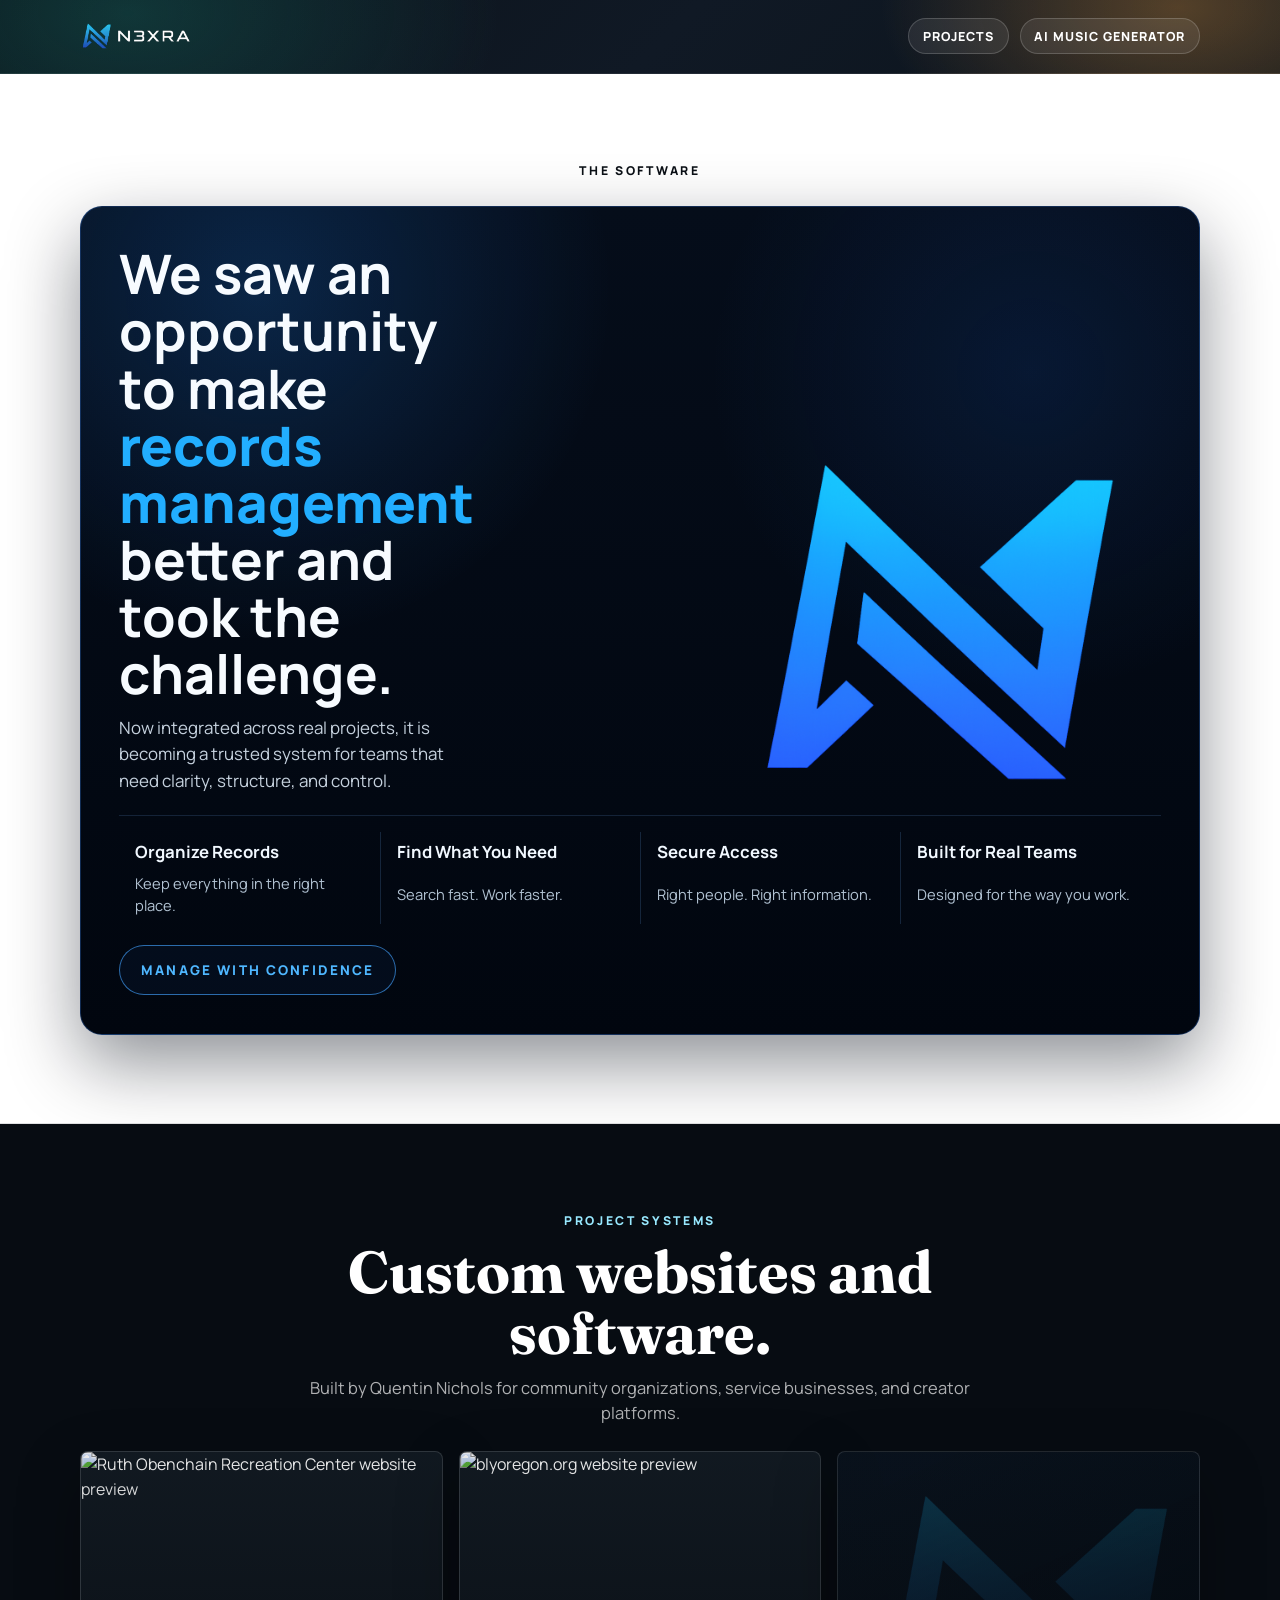
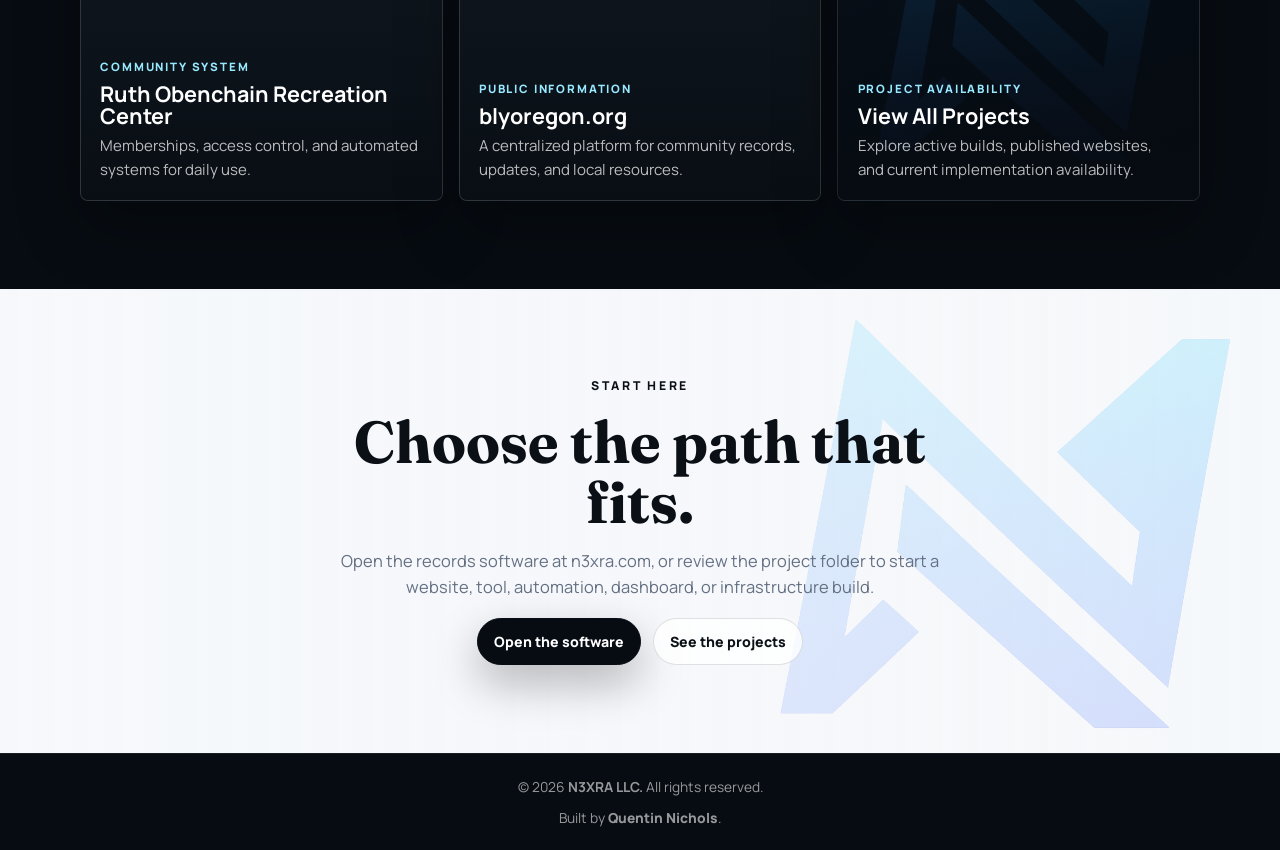
==== commit 7fcaad10: "Add shared navigation and intro splash" ====
--- a/index.html
+++ b/index.html
@@ -28,6 +28,9 @@
   <link rel="preconnect" href="https://fonts.googleapis.com">
   <link rel="preconnect" href="https://fonts.gstatic.com" crossorigin>
   <link href="https://fonts.googleapis.com/css2?family=Fraunces:opsz,wght@9..144,600;9..144,700&family=Manrope:wght@400;600;700;800&display=swap" rel="stylesheet">
+  <link rel="stylesheet" href="./assets/site-nav.css">
+  <link rel="stylesheet" href="./assets/site-intro.css?v=2">
+  <script src="./assets/site-nav.js" defer></script>
   <style>
     :root {
       --ink: #0b1016;
@@ -70,14 +73,6 @@
       max-width: 100%;
     }
 
-    .site-hero {
-      color: #fff;
-      background:
-        radial-gradient(circle at 50% -12%, rgba(40, 173, 255, 0.16), transparent 34rem),
-        linear-gradient(180deg, #101012 0%, #050506 100%);
-    }
-
-    .hero-inner,
     .section-inner,
     .footer-inner {
       width: min(1120px, calc(100vw - 2rem));
@@ -99,27 +94,6 @@
 
     .button:hover {
       transform: translateY(-1px);
-    }
-
-    .hero-inner {
-      padding: clamp(1.2rem, 3vw, 2.2rem) 0 clamp(1.4rem, 3.5vw, 2.5rem);
-      display: grid;
-      place-items: center;
-      text-align: center;
-    }
-
-    .hero-copy {
-      width: min(920px, 100%);
-      display: grid;
-      justify-items: center;
-      gap: clamp(1.05rem, 2.6vw, 1.65rem);
-    }
-
-    .hero-mark {
-      width: min(460px, 78vw);
-      filter:
-        drop-shadow(0 0 28px rgba(22, 185, 237, 0.22))
-        drop-shadow(0 32px 60px rgba(0, 0, 0, 0.35));
     }
 
     .eyebrow {
@@ -531,15 +505,39 @@
         flex-direction: column;
       }
     }
+
   </style>
 </head>
 <body>
-  <header class="site-hero">
-    <section class="hero-inner" aria-label="N3XRA">
-      <div class="hero-copy">
-        <img class="hero-mark" src="./assets/n3xra_logo_transparent.png" alt="N3XRA">
+  <div class="entry-splash" aria-hidden="true" data-entry-splash>
+    <img src="./assets/n3xra_logo_transparent.png" alt="">
+  </div>
+  <script src="./assets/site-intro.js?v=2"></script>
+
+  <header class="site-topbar">
+    <div class="site-topbar-inner">
+      <div class="site-topbar-row">
+        <a class="site-brand" href="/" aria-label="N3XRA home">
+          <img src="./assets/n3xra_logo_transparent.png" alt="N3XRA">
+        </a>
+        <nav class="site-desktop-menu" aria-label="Primary">
+          <a class="site-menu-link" href="/projects/">Projects</a>
+          <a class="site-menu-link" href="/ai-music-generator/">AI Music Generator</a>
+        </nav>
+        <button class="site-menu-toggle" type="button" aria-expanded="false" aria-controls="home-mobile-menu" aria-label="Open menu" data-site-menu-toggle>
+          <span></span>
+          <span></span>
+          <span></span>
+        </button>
       </div>
-    </section>
+      <nav class="site-mobile-menu" id="home-mobile-menu" aria-label="Mobile primary" hidden>
+        <div class="site-mobile-menu-head">
+          <p class="site-mobile-menu-title">Navigate</p>
+        </div>
+        <a class="site-menu-link" href="/projects/">Projects</a>
+        <a class="site-menu-link" href="/ai-music-generator/">AI Music Generator</a>
+      </nav>
+    </div>
   </header>
 
   <main>
--- a/assets/site-nav.css
+++ b/assets/site-nav.css
@@ -0,0 +1,127 @@
+:root {
+  --site-nav-white: #ffffff;
+}
+
+.site-topbar {
+  color: var(--site-nav-white);
+  background:
+    radial-gradient(640px 360px at 10% 18%, rgba(23, 111, 102, 0.38), transparent 58%),
+    radial-gradient(540px 300px at 92% 10%, rgba(234, 155, 63, 0.32), transparent 55%),
+    linear-gradient(135deg, #0b1219 0%, #101925 52%, #0c141c 100%);
+  border-bottom: 1px solid rgba(255, 255, 255, 0.08);
+}
+
+.site-topbar-inner {
+  width: min(1120px, calc(100vw - 2.4rem));
+  margin: 0 auto;
+  padding: 1.15rem 0;
+  display: grid;
+  gap: 0.85rem;
+}
+
+.site-topbar-row {
+  display: flex;
+  align-items: center;
+  justify-content: space-between;
+  gap: 1rem;
+}
+
+.site-brand {
+  display: inline-flex;
+  align-items: center;
+  text-decoration: none;
+  line-height: 0;
+}
+
+.site-brand img {
+  height: 30px;
+  width: auto;
+  max-width: min(52vw, 340px);
+  display: block;
+}
+
+.site-desktop-menu {
+  display: flex;
+  gap: 0.7rem;
+  flex-wrap: wrap;
+  justify-content: flex-end;
+}
+
+.site-menu-link {
+  border: 1px solid rgba(255, 255, 255, 0.18);
+  color: var(--site-nav-white);
+  text-decoration: none;
+  padding: 0.45rem 0.85rem;
+  border-radius: 999px;
+  background: rgba(255, 255, 255, 0.08);
+  font-size: 0.78rem;
+  letter-spacing: 0.08em;
+  text-transform: uppercase;
+  font-weight: 800;
+}
+
+.site-menu-toggle {
+  width: 42px;
+  height: 42px;
+  display: none;
+  align-items: center;
+  justify-content: center;
+  gap: 0.28rem;
+  border-radius: 14px;
+  border: 1px solid rgba(255, 255, 255, 0.16);
+  background: rgba(255, 255, 255, 0.08);
+  cursor: pointer;
+  padding: 0;
+  flex-direction: column;
+}
+
+.site-menu-toggle span {
+  width: 18px;
+  height: 2px;
+  border-radius: 999px;
+  background: var(--site-nav-white);
+}
+
+.site-mobile-menu {
+  display: none;
+}
+
+.site-mobile-menu.is-open {
+  display: flex;
+  flex-wrap: wrap;
+  justify-content: center;
+  gap: 0.55rem;
+  padding: 0.9rem 0 0;
+  border-top: 1px solid rgba(255, 255, 255, 0.1);
+}
+
+.site-mobile-menu-head {
+  flex: 1 0 100%;
+}
+
+.site-mobile-menu-title {
+  margin: 0;
+  font-size: 0.7rem;
+  letter-spacing: 0.2em;
+  text-transform: uppercase;
+  font-weight: 800;
+  color: rgba(255, 255, 255, 0.58);
+  text-align: center;
+}
+
+.site-mobile-menu .site-menu-link {
+  flex: 0 1 180px;
+  border-radius: 18px;
+  text-align: center;
+  padding: 0.82rem 0.8rem;
+}
+
+@media (max-width: 760px) {
+  .site-desktop-menu {
+    display: none;
+  }
+
+  .site-menu-toggle {
+    display: inline-flex;
+  }
+}
--- a/assets/site-intro.css
+++ b/assets/site-intro.css
@@ -0,0 +1,70 @@
+.entry-splash {
+  position: fixed;
+  inset: 0;
+  z-index: 9999;
+  display: none;
+  place-items: center;
+  pointer-events: none;
+  color: #fff;
+  opacity: 0;
+  background:
+    radial-gradient(circle at 50% -12%, rgba(40, 173, 255, 0.16), transparent 34rem),
+    linear-gradient(180deg, #101012 0%, #050506 100%);
+}
+
+.entry-splash img {
+  width: min(520px, 82vw);
+  filter:
+    drop-shadow(0 0 28px rgba(22, 185, 237, 0.22))
+    drop-shadow(0 32px 60px rgba(0, 0, 0, 0.35));
+}
+
+.entry-splash.is-active {
+  display: grid;
+  animation: entry-splash-fade 3.4s ease forwards;
+}
+
+.entry-splash.is-active img {
+  animation: entry-splash-logo 3.4s ease forwards;
+}
+
+.entry-splash.is-hidden {
+  display: none;
+}
+
+@keyframes entry-splash-fade {
+  0%,
+  48% {
+    opacity: 1;
+    visibility: visible;
+  }
+
+  100% {
+    opacity: 0;
+    visibility: hidden;
+  }
+}
+
+@keyframes entry-splash-logo {
+  0% {
+    opacity: 0;
+    transform: scale(0.96);
+  }
+
+  18%,
+  55% {
+    opacity: 1;
+    transform: scale(1);
+  }
+
+  100% {
+    opacity: 0;
+    transform: scale(1.02);
+  }
+}
+
+@media (prefers-reduced-motion: reduce) {
+  .entry-splash {
+    display: none;
+  }
+}
